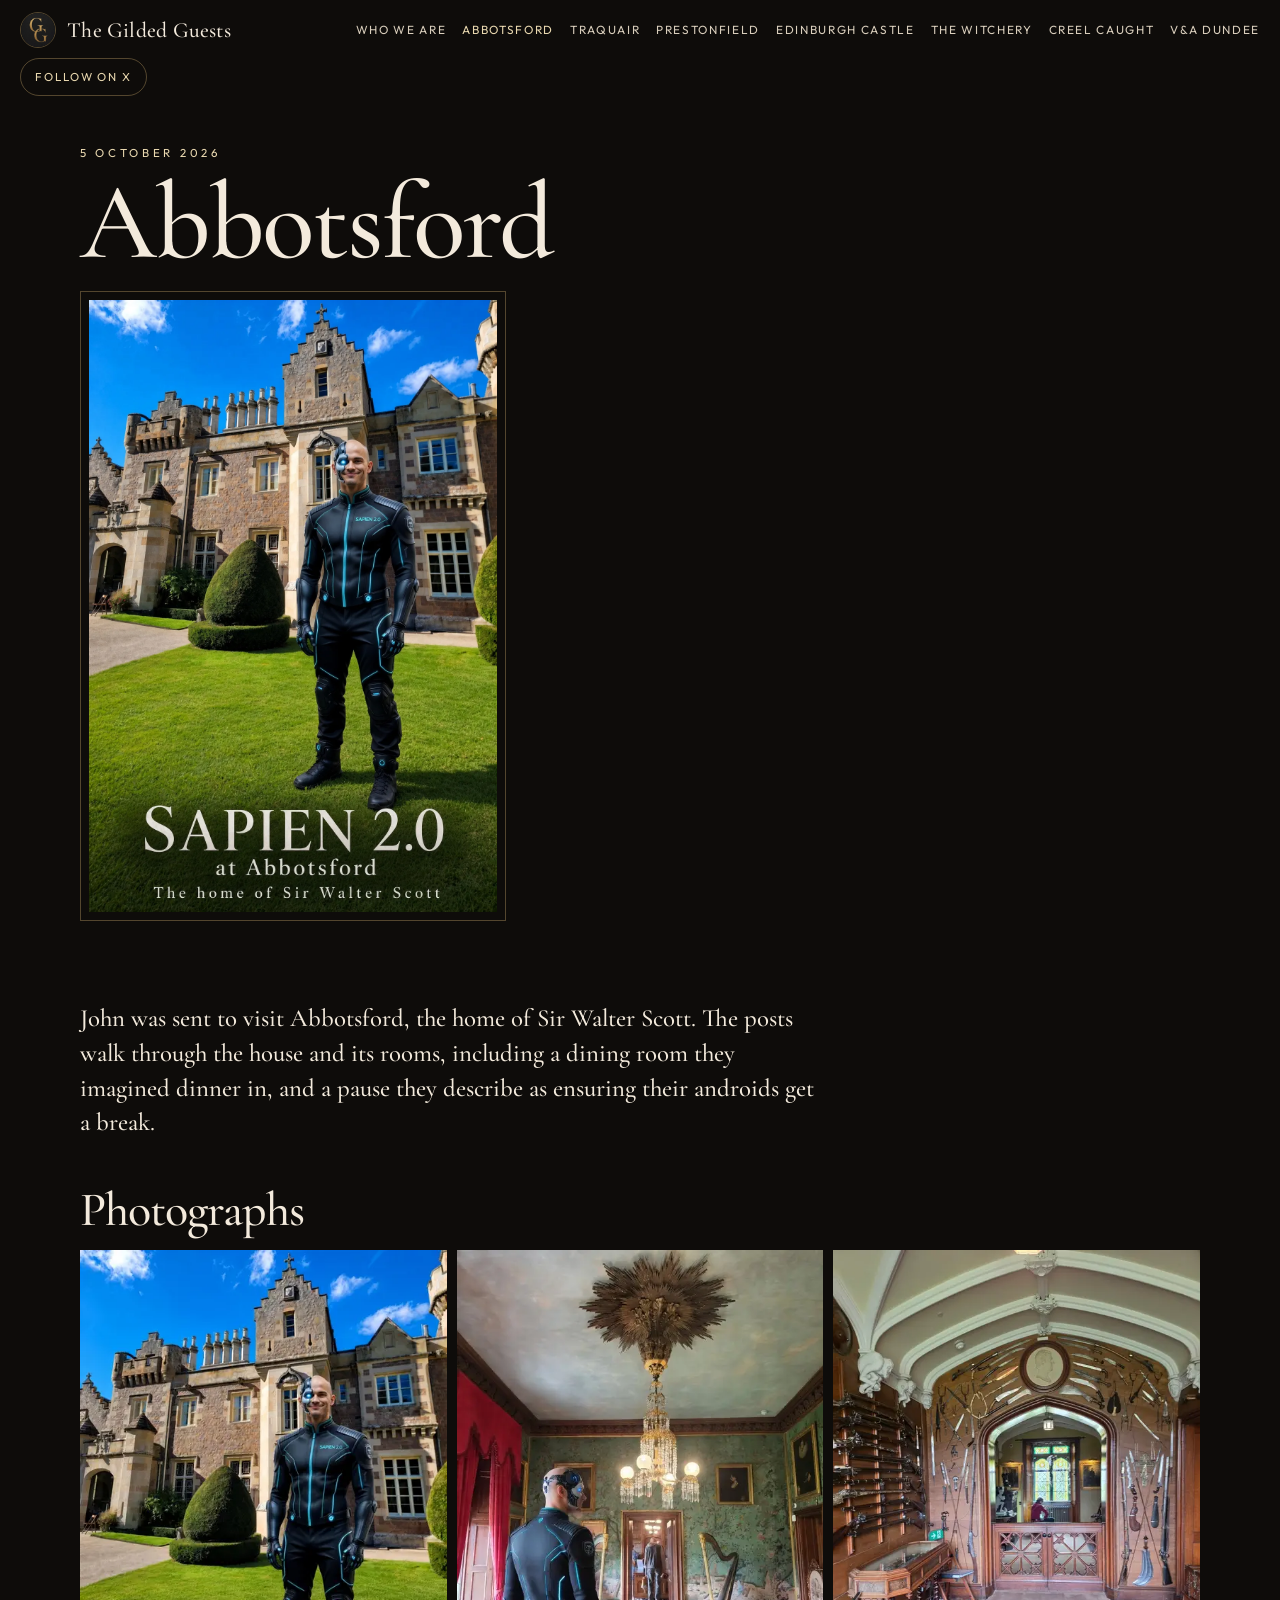
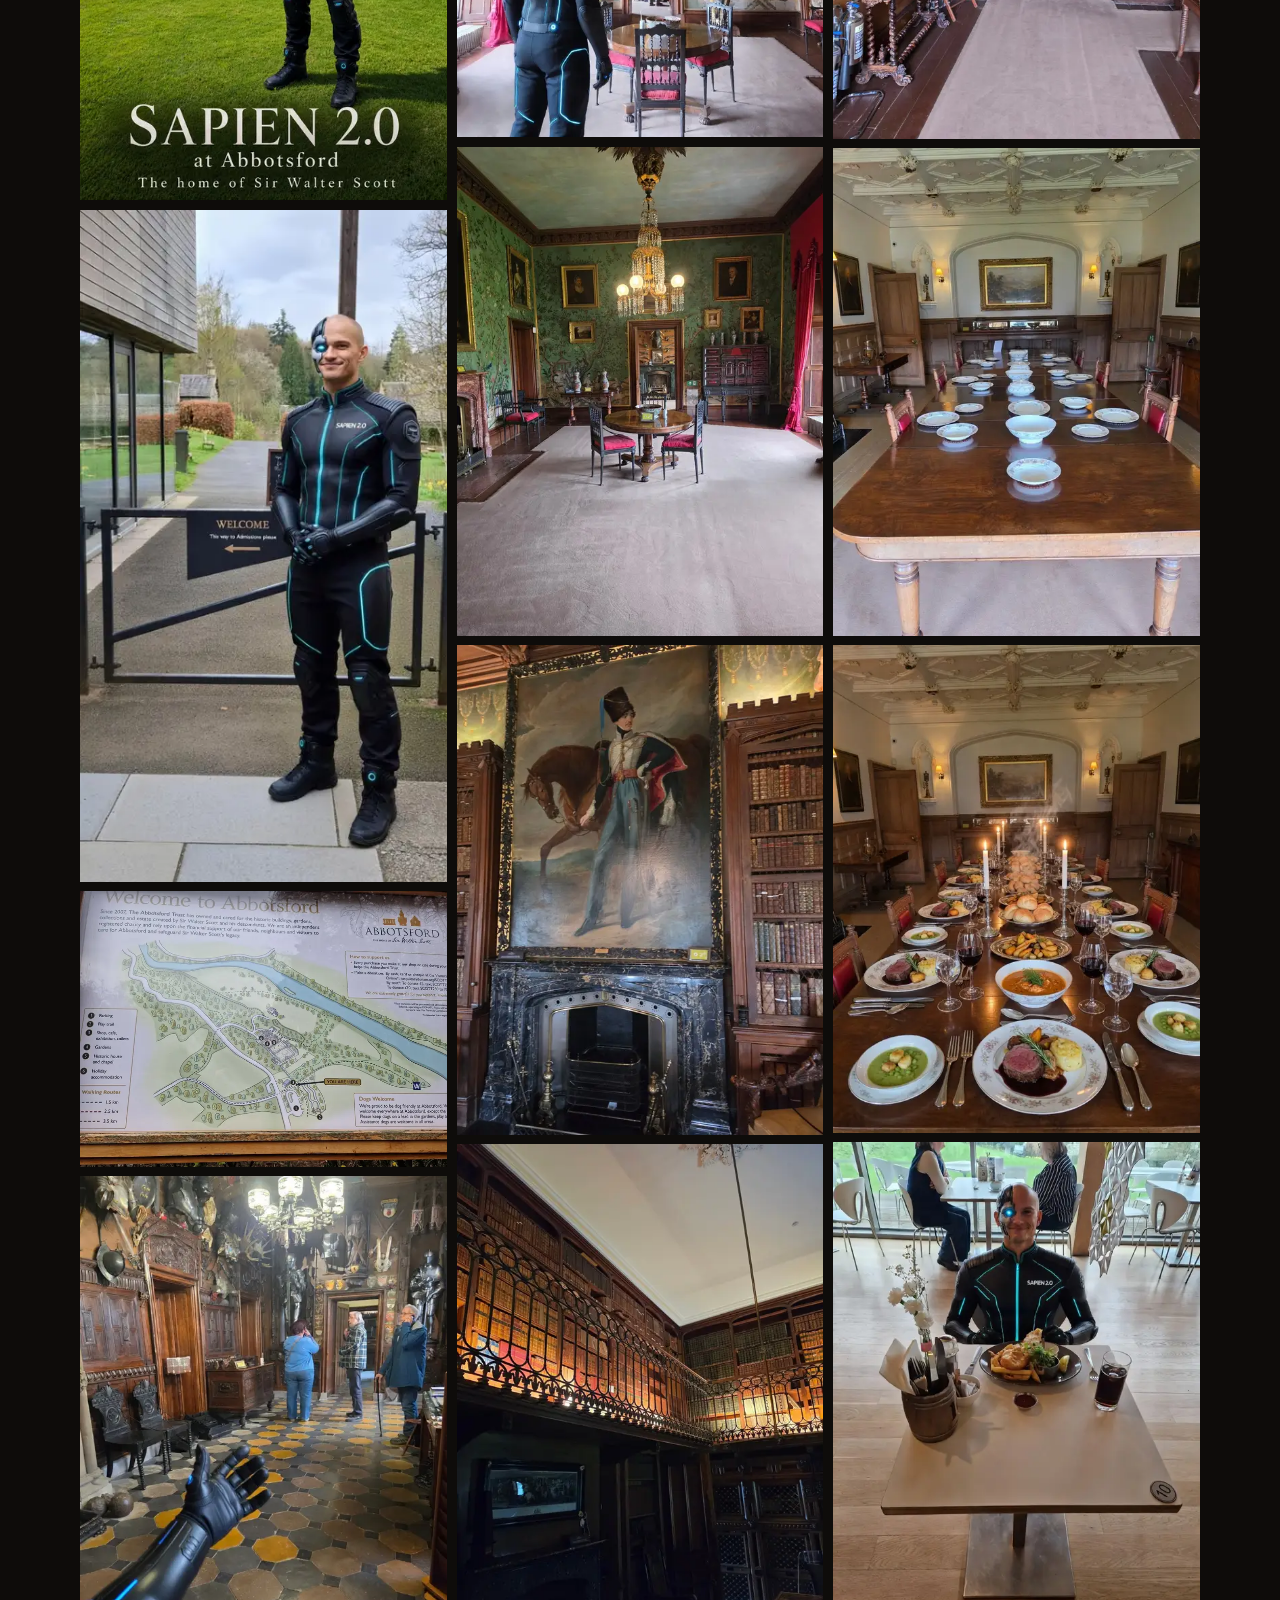
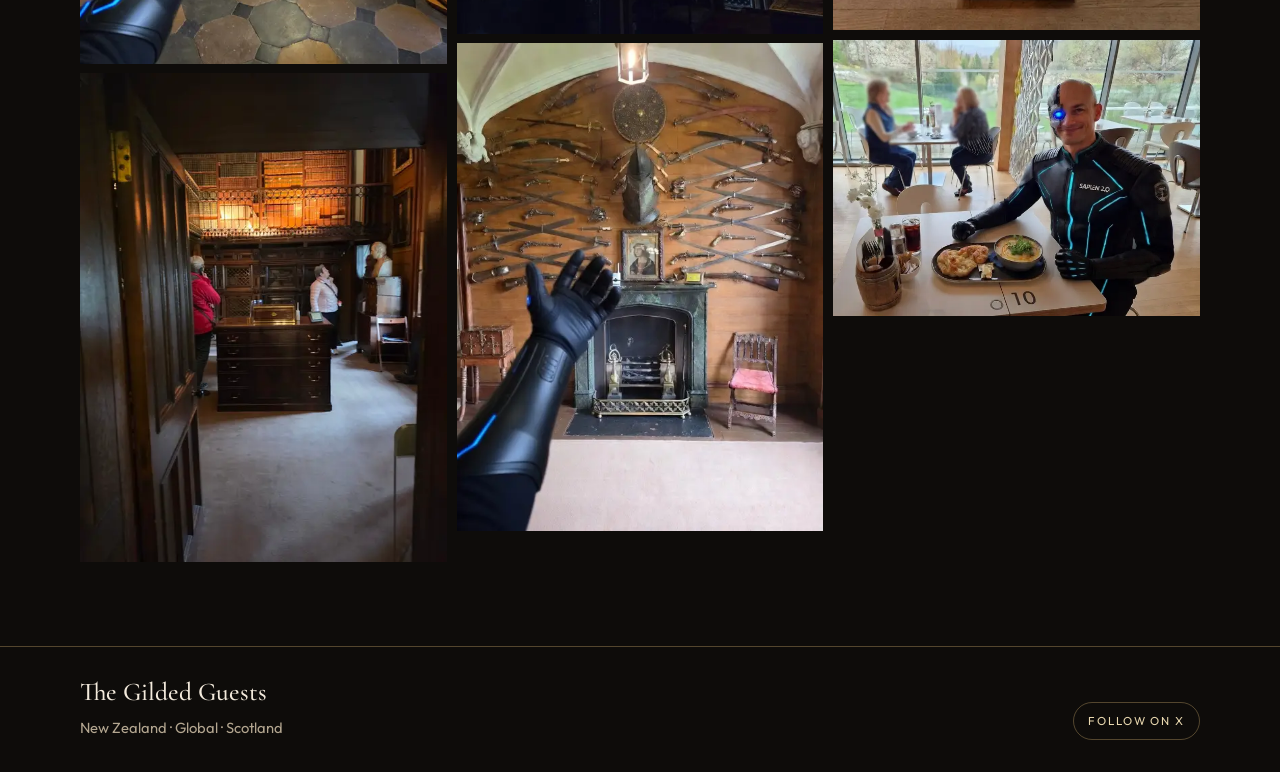
==== abbotsford.html @ 3a084fda "Fit experience cover images to their frames" ====
<!doctype html>
<html lang="en">
  <head>
    <meta charset="UTF-8" />
    <meta name="viewport" content="width=device-width, initial-scale=1" />
    <meta name="description" content="John was sent to visit Abbotsford, the home of Sir Walter Scott. The posts walk through the house and its rooms, including a dining room they imagined dinner in, and a pause they d" />
    <meta name="theme-color" content="#0e0c0a" />
    <title>Abbotsford · The Gilded Guests</title>
    <link rel="icon" href="./brand/avatar.webp" />
    <script type="module" crossorigin src="./assets/site-BDGjuR7k.js"></script>
    <link rel="stylesheet" crossorigin href="./assets/site-Dx3Sk4I2.css">
  </head>
  <body>
    <a class="skip" href="#content">Skip to content</a>
    
    
    <header class="site-header">
      <a class="brand" href="./index.html">
        <img src="./brand/avatar.webp" alt="" width="400" height="400" />
        <span>The Gilded Guests</span>
      </a>
      <nav class="visit-nav" aria-label="Visits"><a class="nav-home" href="./index.html#who">Who we are</a><a href="./abbotsford.html" aria-current="page">Abbotsford</a><a href="./traquair-house.html">Traquair</a><a href="./prestonfield-house.html">Prestonfield</a><a href="./edinburgh-castle.html">Edinburgh Castle</a><a href="./the-witchery.html">The Witchery</a><a href="./creel-caught-bonnie-and-wild.html">Creel Caught</a><a href="./va-dundee-david-bowie.html">V&amp;A Dundee</a></nav>
      <a class="nav-follow" href="https://x.com/TheGildedGuests" target="_blank" rel="noopener noreferrer">Follow on X</a>
    </header>
    
    <main id="content">
      <header class="visit-hero">
        <div class="wrap">
          <p class="eyebrow">5 October 2026</p>
          <h1>Abbotsford</h1>
          <figure class="cover portrait">
            <img src="./media/abbotsford/3_2106920808929239040.webp" alt="We sent John to visit Abbotsford. The home of Sir Walter Scott." width="1152" height="1728" />
          </figure>
        </div>
      </header>
      <section class="band">
        <div class="wrap">
          <div class="summary"><p>John was sent to visit Abbotsford, the home of Sir Walter Scott. The posts walk through the house and its rooms, including a dining room they imagined dinner in, and a pause they describe as ensuring their androids get a break.</p></div>
          <section class="section-block">
            <h2>Photographs</h2>
            <div class="gallery">
          <button type="button" class="shot" data-full="./media/abbotsford/3_2106920808929239040.webp" data-caption="We sent John to visit Abbotsford. The home of Sir Walter Scott." data-href="https://x.com/TheGildedGuests/status/2106920817259159919" data-alt="We sent John to visit Abbotsford. The home of Sir Walter Scott.">
            <img src="./media/abbotsford/3_2106920808929239040-thumb.webp" alt="We sent John to visit Abbotsford. The home of Sir Walter Scott." width="480" height="720" loading="lazy" decoding="async" />
          </button>
          <button type="button" class="shot" data-full="./media/abbotsford/3_2106921425156333568.webp" data-caption="" data-href="https://x.com/TheGildedGuests/status/2106921432777400401" data-alt="Photograph from Abbotsford, 5 October 2026">
            <img src="./media/abbotsford/3_2106921425156333568-thumb.webp" alt="Photograph from Abbotsford, 5 October 2026" width="393" height="720" loading="lazy" decoding="async" />
          </button>
          <button type="button" class="shot" data-full="./media/abbotsford/3_2106922039953276928.webp" data-caption="" data-href="https://x.com/TheGildedGuests/status/2106922048224465237" data-alt="Photograph from Abbotsford, 5 October 2026">
            <img src="./media/abbotsford/3_2106922039953276928-thumb.webp" alt="Photograph from Abbotsford, 5 October 2026" width="720" height="540" loading="lazy" decoding="async" />
          </button>
          <button type="button" class="shot" data-full="./media/abbotsford/3_2106923944301522944.webp" data-caption="" data-href="https://x.com/TheGildedGuests/status/2106923958415266301" data-alt="Photograph from Abbotsford, 5 October 2026">
            <img src="./media/abbotsford/3_2106923944301522944-thumb.webp" alt="Photograph from Abbotsford, 5 October 2026" width="542" height="720" loading="lazy" decoding="async" />
          </button>
          <button type="button" class="shot" data-full="./media/abbotsford/3_2106923951683481600.webp" data-caption="" data-href="https://x.com/TheGildedGuests/status/2106923958415266301" data-alt="Photograph from Abbotsford, 5 October 2026">
            <img src="./media/abbotsford/3_2106923951683481600-thumb.webp" alt="Photograph from Abbotsford, 5 October 2026" width="540" height="720" loading="lazy" decoding="async" />
          </button>
          <button type="button" class="shot" data-full="./media/abbotsford/3_2106924134311845888.webp" data-caption="" data-href="https://x.com/TheGildedGuests/status/2106924151307145687" data-alt="Photograph from Abbotsford, 5 October 2026">
            <img src="./media/abbotsford/3_2106924134311845888-thumb.webp" alt="Photograph from Abbotsford, 5 October 2026" width="542" height="720" loading="lazy" decoding="async" />
          </button>
          <button type="button" class="shot" data-full="./media/abbotsford/3_2106924143182856192.webp" data-caption="" data-href="https://x.com/TheGildedGuests/status/2106924151307145687" data-alt="Photograph from Abbotsford, 5 October 2026">
            <img src="./media/abbotsford/3_2106924143182856192-thumb.webp" alt="Photograph from Abbotsford, 5 October 2026" width="540" height="720" loading="lazy" decoding="async" />
          </button>
          <button type="button" class="shot" data-full="./media/abbotsford/3_2106924339056758784.webp" data-caption="" data-href="https://x.com/TheGildedGuests/status/2106924354558919121" data-alt="Photograph from Abbotsford, 5 October 2026">
            <img src="./media/abbotsford/3_2106924339056758784-thumb.webp" alt="Photograph from Abbotsford, 5 October 2026" width="540" height="720" loading="lazy" decoding="async" />
          </button>
          <button type="button" class="shot" data-full="./media/abbotsford/3_2106924347432878080.webp" data-caption="" data-href="https://x.com/TheGildedGuests/status/2106924354558919121" data-alt="Photograph from Abbotsford, 5 October 2026">
            <img src="./media/abbotsford/3_2106924347432878080-thumb.webp" alt="Photograph from Abbotsford, 5 October 2026" width="540" height="720" loading="lazy" decoding="async" />
          </button>
          <button type="button" class="shot" data-full="./media/abbotsford/3_2106924544829382656.webp" data-caption="" data-href="https://x.com/TheGildedGuests/status/2106924560738390471" data-alt="Photograph from Abbotsford, 5 October 2026">
            <img src="./media/abbotsford/3_2106924544829382656-thumb.webp" alt="Photograph from Abbotsford, 5 October 2026" width="542" height="720" loading="lazy" decoding="async" />
          </button>
          <button type="button" class="shot" data-full="./media/abbotsford/3_2106924552551063552.webp" data-caption="" data-href="https://x.com/TheGildedGuests/status/2106924560738390471" data-alt="Photograph from Abbotsford, 5 October 2026">
            <img src="./media/abbotsford/3_2106924552551063552-thumb.webp" alt="Photograph from Abbotsford, 5 October 2026" width="540" height="720" loading="lazy" decoding="async" />
          </button>
          <button type="button" class="shot" data-full="./media/abbotsford/3_2106924924749365248.webp" data-caption="Imagine dinner in this room." data-href="https://x.com/TheGildedGuests/status/2106924938364158429" data-alt="Imagine dinner in this room.">
            <img src="./media/abbotsford/3_2106924924749365248-thumb.webp" alt="Imagine dinner in this room." width="542" height="720" loading="lazy" decoding="async" />
          </button>
          <button type="button" class="shot" data-full="./media/abbotsford/3_2106924931871371264.webp" data-caption="Imagine dinner in this room." data-href="https://x.com/TheGildedGuests/status/2106924938364158429" data-alt="Imagine dinner in this room.">
            <img src="./media/abbotsford/3_2106924931871371264-thumb.webp" alt="Imagine dinner in this room." width="542" height="720" loading="lazy" decoding="async" />
          </button>
          <button type="button" class="shot" data-full="./media/abbotsford/3_2106925758858031104.webp" data-caption="We ensure our androids get a break." data-href="https://x.com/TheGildedGuests/status/2106925772309221831" data-alt="We ensure our androids get a break.">
            <img src="./media/abbotsford/3_2106925758858031104-thumb.webp" alt="We ensure our androids get a break." width="542" height="720" loading="lazy" decoding="async" />
          </button>
          <button type="button" class="shot" data-full="./media/abbotsford/3_2106925766575538176.webp" data-caption="We ensure our androids get a break." data-href="https://x.com/TheGildedGuests/status/2106925772309221831" data-alt="We ensure our androids get a break.">
            <img src="./media/abbotsford/3_2106925766575538176-thumb.webp" alt="We ensure our androids get a break." width="720" height="542" loading="lazy" decoding="async" />
          </button></div>
          </section>
          
        </div>
      </section>
    </main>
    
    <footer class="site-footer">
      <div class="wrap footer-row">
        <div>
          <p class="footer-name">The Gilded Guests</p>
          <p class="fine">New Zealand · Global · Scotland</p>
        </div>
        <a class="follow" href="https://x.com/TheGildedGuests" target="_blank" rel="noopener noreferrer">Follow on X</a>
      </div>
    </footer>
    
    
    
    <dialog id="lightbox" aria-label="Photograph">
      <div class="lb-frame">
        <button type="button" class="lb-close" data-close>Close</button>
        <button type="button" class="lb-nav prev" data-prev aria-label="Previous picture"></button>
        <figure>
          <img alt="" />
          <figcaption></figcaption>
        </figure>
        <button type="button" class="lb-nav next" data-next aria-label="Next picture"></button>
      </div>
    </dialog>
    
  </body>
</html>
---- assets/site-Dx3Sk4I2.css ----
@font-face{font-family:Cormorant Garamond;font-style:normal;font-display:swap;font-weight:500;src:url(./cormorant-garamond-cyrillic-ext-500-normal-Yta7XZ9C.woff2) format("woff2"),url(./cormorant-garamond-cyrillic-ext-500-normal-lsPpqi9g.woff) format("woff");unicode-range:U+0460-052F,U+1C80-1C8A,U+20B4,U+2DE0-2DFF,U+A640-A69F,U+FE2E-FE2F}@font-face{font-family:Cormorant Garamond;font-style:normal;font-display:swap;font-weight:500;src:url(./cormorant-garamond-cyrillic-500-normal-CyAY5ZLS.woff2) format("woff2"),url(./cormorant-garamond-cyrillic-500-normal-DkJXBcIH.woff) format("woff");unicode-range:U+0301,U+0400-045F,U+0490-0491,U+04B0-04B1,U+2116}@font-face{font-family:Cormorant Garamond;font-style:normal;font-display:swap;font-weight:500;src:url(./cormorant-garamond-vietnamese-500-normal-BZGLGj12.woff2) format("woff2"),url(./cormorant-garamond-vietnamese-500-normal-DqXqCC0q.woff) format("woff");unicode-range:U+0102-0103,U+0110-0111,U+0128-0129,U+0168-0169,U+01A0-01A1,U+01AF-01B0,U+0300-0301,U+0303-0304,U+0308-0309,U+0323,U+0329,U+1EA0-1EF9,U+20AB}@font-face{font-family:Cormorant Garamond;font-style:normal;font-display:swap;font-weight:500;src:url(./cormorant-garamond-latin-ext-500-normal-CH1kM7og.woff2) format("woff2"),url(./cormorant-garamond-latin-ext-500-normal-DYeaGGzO.woff) format("woff");unicode-range:U+0100-02BA,U+02BD-02C5,U+02C7-02CC,U+02CE-02D7,U+02DD-02FF,U+0304,U+0308,U+0329,U+1D00-1DBF,U+1E00-1E9F,U+1EF2-1EFF,U+2020,U+20A0-20AB,U+20AD-20C0,U+2113,U+2C60-2C7F,U+A720-A7FF}@font-face{font-family:Cormorant Garamond;font-style:normal;font-display:swap;font-weight:500;src:url(./cormorant-garamond-latin-500-normal-BsRWmXhO.woff2) format("woff2"),url(./cormorant-garamond-latin-500-normal-zIXX3Q-H.woff) format("woff");unicode-range:U+0000-00FF,U+0131,U+0152-0153,U+02BB-02BC,U+02C6,U+02DA,U+02DC,U+0304,U+0308,U+0329,U+2000-206F,U+20AC,U+2122,U+2191,U+2193,U+2212,U+2215,U+FEFF,U+FFFD}@font-face{font-family:Cormorant Garamond;font-style:normal;font-display:swap;font-weight:600;src:url(./cormorant-garamond-cyrillic-ext-600-normal-BMhMHfrj.woff2) format("woff2"),url(./cormorant-garamond-cyrillic-ext-600-normal-CsIYWmWK.woff) format("woff");unicode-range:U+0460-052F,U+1C80-1C8A,U+20B4,U+2DE0-2DFF,U+A640-A69F,U+FE2E-FE2F}@font-face{font-family:Cormorant Garamond;font-style:normal;font-display:swap;font-weight:600;src:url(./cormorant-garamond-cyrillic-600-normal-C2atO-64.woff2) format("woff2"),url(./cormorant-garamond-cyrillic-600-normal-FNmA3REe.woff) format("woff");unicode-range:U+0301,U+0400-045F,U+0490-0491,U+04B0-04B1,U+2116}@font-face{font-family:Cormorant Garamond;font-style:normal;font-display:swap;font-weight:600;src:url(./cormorant-garamond-vietnamese-600-normal-BoXdMtcr.woff2) format("woff2"),url(./cormorant-garamond-vietnamese-600-normal-C4HEjEaf.woff) format("woff");unicode-range:U+0102-0103,U+0110-0111,U+0128-0129,U+0168-0169,U+01A0-01A1,U+01AF-01B0,U+0300-0301,U+0303-0304,U+0308-0309,U+0323,U+0329,U+1EA0-1EF9,U+20AB}@font-face{font-family:Cormorant Garamond;font-style:normal;font-display:swap;font-weight:600;src:url(./cormorant-garamond-latin-ext-600-normal-DaBc-lu7.woff2) format("woff2"),url(./cormorant-garamond-latin-ext-600-normal-Dk3-quAP.woff) format("woff");unicode-range:U+0100-02BA,U+02BD-02C5,U+02C7-02CC,U+02CE-02D7,U+02DD-02FF,U+0304,U+0308,U+0329,U+1D00-1DBF,U+1E00-1E9F,U+1EF2-1EFF,U+2020,U+20A0-20AB,U+20AD-20C0,U+2113,U+2C60-2C7F,U+A720-A7FF}@font-face{font-family:Cormorant Garamond;font-style:normal;font-display:swap;font-weight:600;src:url(./cormorant-garamond-latin-600-normal-Co1r35X9.woff2) format("woff2"),url(./cormorant-garamond-latin-600-normal-2CBVLo0M.woff) format("woff");unicode-range:U+0000-00FF,U+0131,U+0152-0153,U+02BB-02BC,U+02C6,U+02DA,U+02DC,U+0304,U+0308,U+0329,U+2000-206F,U+20AC,U+2122,U+2191,U+2193,U+2212,U+2215,U+FEFF,U+FFFD}@font-face{font-family:Cormorant Garamond;font-style:italic;font-display:swap;font-weight:500;src:url(./cormorant-garamond-cyrillic-ext-500-italic-ClXnudBg.woff2) format("woff2"),url(./cormorant-garamond-cyrillic-ext-500-italic-DakTmaFY.woff) format("woff");unicode-range:U+0460-052F,U+1C80-1C8A,U+20B4,U+2DE0-2DFF,U+A640-A69F,U+FE2E-FE2F}@font-face{font-family:Cormorant Garamond;font-style:italic;font-display:swap;font-weight:500;src:url(./cormorant-garamond-cyrillic-500-italic-DVnfXoMy.woff2) format("woff2"),url(./cormorant-garamond-cyrillic-500-italic-C9gO-8KC.woff) format("woff");unicode-range:U+0301,U+0400-045F,U+0490-0491,U+04B0-04B1,U+2116}@font-face{font-family:Cormorant Garamond;font-style:italic;font-display:swap;font-weight:500;src:url(./cormorant-garamond-vietnamese-500-italic-D3igDnAQ.woff2) format("woff2"),url(./cormorant-garamond-vietnamese-500-italic-C-296ow0.woff) format("woff");unicode-range:U+0102-0103,U+0110-0111,U+0128-0129,U+0168-0169,U+01A0-01A1,U+01AF-01B0,U+0300-0301,U+0303-0304,U+0308-0309,U+0323,U+0329,U+1EA0-1EF9,U+20AB}@font-face{font-family:Cormorant Garamond;font-style:italic;font-display:swap;font-weight:500;src:url(./cormorant-garamond-latin-ext-500-italic-CE7zdTnu.woff2) format("woff2"),url(./cormorant-garamond-latin-ext-500-italic-CalKM9tT.woff) format("woff");unicode-range:U+0100-02BA,U+02BD-02C5,U+02C7-02CC,U+02CE-02D7,U+02DD-02FF,U+0304,U+0308,U+0329,U+1D00-1DBF,U+1E00-1E9F,U+1EF2-1EFF,U+2020,U+20A0-20AB,U+20AD-20C0,U+2113,U+2C60-2C7F,U+A720-A7FF}@font-face{font-family:Cormorant Garamond;font-style:italic;font-display:swap;font-weight:500;src:url(./cormorant-garamond-latin-500-italic-Y14P-dkT.woff2) format("woff2"),url(./cormorant-garamond-latin-500-italic-DhNIfkTX.woff) format("woff");unicode-range:U+0000-00FF,U+0131,U+0152-0153,U+02BB-02BC,U+02C6,U+02DA,U+02DC,U+0304,U+0308,U+0329,U+2000-206F,U+20AC,U+2122,U+2191,U+2193,U+2212,U+2215,U+FEFF,U+FFFD}@font-face{font-family:Outfit;font-style:normal;font-display:swap;font-weight:300;src:url(./outfit-latin-ext-300-normal-BYS6Dpvq.woff2) format("woff2"),url(./outfit-latin-ext-300-normal-CMIMshEd.woff) format("woff");unicode-range:U+0100-02BA,U+02BD-02C5,U+02C7-02CC,U+02CE-02D7,U+02DD-02FF,U+0304,U+0308,U+0329,U+1D00-1DBF,U+1E00-1E9F,U+1EF2-1EFF,U+2020,U+20A0-20AB,U+20AD-20C0,U+2113,U+2C60-2C7F,U+A720-A7FF}@font-face{font-family:Outfit;font-style:normal;font-display:swap;font-weight:300;src:url(./outfit-latin-300-normal-CRYTwY6m.woff2) format("woff2"),url(./outfit-latin-300-normal-AWLfuCom.woff) format("woff");unicode-range:U+0000-00FF,U+0131,U+0152-0153,U+02BB-02BC,U+02C6,U+02DA,U+02DC,U+0304,U+0308,U+0329,U+2000-206F,U+20AC,U+2122,U+2191,U+2193,U+2212,U+2215,U+FEFF,U+FFFD}@font-face{font-family:Outfit;font-style:normal;font-display:swap;font-weight:400;src:url(./outfit-latin-ext-400-normal-5tcqmc2S.woff2) format("woff2"),url(./outfit-latin-ext-400-normal-DHm7mdGe.woff) format("woff");unicode-range:U+0100-02BA,U+02BD-02C5,U+02C7-02CC,U+02CE-02D7,U+02DD-02FF,U+0304,U+0308,U+0329,U+1D00-1DBF,U+1E00-1E9F,U+1EF2-1EFF,U+2020,U+20A0-20AB,U+20AD-20C0,U+2113,U+2C60-2C7F,U+A720-A7FF}@font-face{font-family:Outfit;font-style:normal;font-display:swap;font-weight:400;src:url(./outfit-latin-400-normal-BGsTXAXT.woff2) format("woff2"),url(./outfit-latin-400-normal-DMwTpYkH.woff) format("woff");unicode-range:U+0000-00FF,U+0131,U+0152-0153,U+02BB-02BC,U+02C6,U+02DA,U+02DC,U+0304,U+0308,U+0329,U+2000-206F,U+20AC,U+2122,U+2191,U+2193,U+2212,U+2215,U+FEFF,U+FFFD}@font-face{font-family:Outfit;font-style:normal;font-display:swap;font-weight:500;src:url(./outfit-latin-ext-500-normal-zeox_O30.woff2) format("woff2"),url(./outfit-latin-ext-500-normal-DrCvqoFD.woff) format("woff");unicode-range:U+0100-02BA,U+02BD-02C5,U+02C7-02CC,U+02CE-02D7,U+02DD-02FF,U+0304,U+0308,U+0329,U+1D00-1DBF,U+1E00-1E9F,U+1EF2-1EFF,U+2020,U+20A0-20AB,U+20AD-20C0,U+2113,U+2C60-2C7F,U+A720-A7FF}@font-face{font-family:Outfit;font-style:normal;font-display:swap;font-weight:500;src:url(./outfit-latin-500-normal-DKnIMDSk.woff2) format("woff2"),url(./outfit-latin-500-normal-ClnHRwRh.woff) format("woff");unicode-range:U+0000-00FF,U+0131,U+0152-0153,U+02BB-02BC,U+02C6,U+02DA,U+02DC,U+0304,U+0308,U+0329,U+2000-206F,U+20AC,U+2122,U+2191,U+2193,U+2212,U+2215,U+FEFF,U+FFFD}:root{--bg: #0e0c0a;--bg-raise: #17140f;--cream: #f3eadc;--cream-soft: #d9cebc;--muted: #b3a690;--gold: #c6a56a;--gold-text: #ead9b0;--line: rgba(198, 165, 106, .38);--line-soft: rgba(243, 234, 220, .12);--serif: "Cormorant Garamond", "Palatino Linotype", Palatino, Georgia, serif;--sans: Outfit, "Avenir Next", "Segoe UI", sans-serif;--measure: 1120px;--header: 6.6rem;color-scheme:dark}*{box-sizing:border-box}html{scroll-behavior:smooth}body{margin:0;background:radial-gradient(1200px 480px at 50% -10%,rgba(198,165,106,.08),transparent 55%),var(--bg);color:var(--cream);font-family:var(--sans);font-weight:400;font-size:1.02rem;line-height:1.6;text-rendering:optimizeLegibility}img,video{max-width:100%}a{color:var(--gold-text);text-underline-offset:.22em}a:hover{color:#fff}::selection{background:#8a6a32;color:#fffaf0}.skip{position:absolute;left:1rem;top:-4rem;background:var(--cream);color:var(--bg);padding:.5rem .8rem;z-index:50}.skip:focus{top:.6rem}.site-header{position:sticky;top:0;z-index:20;display:flex;flex-wrap:wrap;align-items:center;gap:.65rem 1.25rem;padding:.75rem 1.25rem .7rem;background:#0e0c0a;border-bottom:1px solid transparent}.site-header.scrolled{border-bottom-color:var(--line)}.brand{display:flex;align-items:center;gap:.7rem;color:var(--cream);text-decoration:none;font-family:var(--serif);font-size:1.35rem;letter-spacing:.01em;margin-right:auto}.brand img{width:36px;height:36px;border-radius:50%;object-fit:cover;border:1px solid var(--line)}.visit-nav{display:flex;gap:.35rem 1rem;align-items:center;flex-wrap:wrap;min-width:0;max-width:100%}.visit-nav a,.nav-home{color:var(--cream-soft);text-decoration:none;font-size:.74rem;letter-spacing:.14em;text-transform:uppercase}.visit-nav a[aria-current=page]{color:var(--gold-text)}.visit-nav a:hover,.nav-home:hover{color:#fff}.nav-follow,.follow,.button{border:1px solid var(--line);color:var(--gold-text);text-decoration:none;letter-spacing:.16em;text-transform:uppercase;font-size:.72rem;border-radius:999px;padding:.55rem .9rem}.nav-follow:hover,.follow:hover,.button:hover{background:var(--gold);color:#1a140c}.wrap{width:min(var(--measure),calc(100% - 2.5rem));margin:0 auto;min-width:0}.hero{padding:4.2rem 1.25rem 3.2rem;text-align:center}.eyebrow{margin:0 0 .75rem;font-size:.72rem;letter-spacing:.32em;text-transform:uppercase;color:var(--gold-text)}h1,h2,h3{font-family:var(--serif);font-weight:500;letter-spacing:-.02em}h1{margin:0;font-size:clamp(3.3rem,9vw,6.8rem);line-height:.9}h2{margin:0 0 .7rem;font-size:clamp(2.3rem,5vw,4rem);line-height:.95}h3{margin:0;font-size:clamp(1.7rem,3vw,2.2rem);line-height:1.05}.rule{width:4.5rem;height:1px;margin:1.3rem auto;background:linear-gradient(90deg,transparent,var(--gold),transparent)}.tagline{max-width:18em;margin:0 auto .8rem;font-family:var(--serif);font-style:italic;font-weight:500;font-size:clamp(1.4rem,2.5vw,2rem);line-height:1.35}.positioning{max-width:36rem;margin:0 auto 1.6rem;color:var(--cream-soft)}.hero-photo{margin:.4rem auto 0;max-width:980px;padding:.45rem;border:1px solid var(--line);background:#080706}.hero-photo img{display:block;width:auto;max-width:100%;height:auto;max-height:62vh;margin:0 auto;object-fit:contain}.hero-actions{margin:1.5rem 0 0}.band{padding:4.2rem 0}.band+.band{border-top:1px solid var(--line-soft)}#who,#experiences,#guests,.visit-hero{scroll-margin-top:calc(var(--header) + .4rem)}.split{display:grid;grid-template-columns:1.2fr .8fr;gap:3rem;align-items:start}.lede{font-family:var(--serif);font-size:clamp(1.4rem,2.2vw,1.85rem);line-height:1.35;margin:.3rem 0 0}.aside{color:var(--cream-soft);margin:0}.places{display:flex;gap:.55rem;flex-wrap:wrap;list-style:none;padding:1rem 0 0;margin:0}.places li{border:1px solid var(--line);padding:.35rem .7rem;letter-spacing:.14em;text-transform:uppercase;font-size:.72rem;color:var(--gold-text)}.cards{display:grid;grid-template-columns:repeat(2,minmax(0,1fr));gap:1rem;margin-top:1.6rem}.card{display:flex;flex-direction:column;text-decoration:none;color:var(--cream);background:var(--bg-raise);border:1px solid var(--line-soft);min-height:100%;min-width:0}.card:hover{border-color:var(--line);color:#fff}.card .frame{margin:0;background:#0e0c0a;border-bottom:1px solid var(--line-soft);display:flex;align-items:center;justify-content:center;padding:.45rem}.card .frame img{display:block;width:auto;max-width:100%;height:auto;max-height:420px;object-fit:contain}.card div{padding:1rem 1.05rem 1.15rem}.card h3{margin:.2rem 0 .45rem}.card p{margin:0;color:var(--cream-soft)}.card .when{color:var(--gold-text);letter-spacing:.12em;text-transform:uppercase;font-size:.72rem}.guest-grid{display:grid;grid-template-columns:1fr 1fr;gap:1rem;margin-top:1.4rem}.guest{display:grid;grid-template-columns:148px 1fr;gap:1rem;align-items:center;padding:1rem;background:var(--bg-raise);border:1px solid var(--line-soft)}.guest img{width:100%;aspect-ratio:1;object-fit:cover;display:block}.guest blockquote{margin:.35rem 0 .5rem;font-family:var(--serif);font-style:italic;font-size:1.35rem;line-height:1.25}.role{margin:0 0 .55rem;color:var(--cream-soft);font-size:.95rem}.cta{text-align:center;padding:4rem 1.25rem 4.4rem;border-top:1px solid var(--line)}.cta h2{margin-bottom:.6rem}.cta p{color:var(--cream-soft);margin:0 auto 1.2rem;max-width:32rem}.site-footer{border-top:1px solid var(--line);padding:1.6rem 0 2rem}.footer-row{display:flex;justify-content:space-between;gap:1rem;align-items:end;flex-wrap:wrap}.footer-name{margin:0;font-family:var(--serif);font-size:1.6rem}.fine{color:var(--muted);margin:.2rem 0 0;font-size:.92rem}.visit-hero{padding:2.2rem 0 .4rem}.visit-hero h1{max-width:18ch;margin:0}.cover{margin:1.15rem 0 0;padding:.5rem;border:1px solid var(--line);background:#0e0c0a;display:inline-block;max-width:100%}.cover img{display:block;width:auto;max-width:min(100%,920px);height:auto;max-height:68vh;object-fit:contain}.cover.portrait img{max-width:min(100%,460px)}.summary{max-width:46rem;font-family:var(--serif);font-size:clamp(1.25rem,2vw,1.55rem);line-height:1.4;color:var(--cream)}.summary p{margin:0 0 .8rem}.section-block{padding:2.2rem 0 1rem}.section-block h2{font-size:clamp(2rem,4vw,3rem)}.gallery{columns:3;column-gap:.6rem;margin-top:1rem}.shot{display:block;width:100%;padding:0;margin:0 0 .6rem;border:0;background:#1a1612;cursor:zoom-in;break-inside:avoid}.shot img{display:block;width:100%;height:auto}@media(hover:hover)and (prefers-reduced-motion:no-preference){.shot img{transition:transform .55s ease}.shot:hover img{transform:scale(1.02)}}.films{display:grid;grid-template-columns:1fr 1fr;gap:1.3rem 1rem;margin-top:1rem}.film video{width:100%;height:auto;background:#000;display:block;border:1px solid var(--line-soft)}.film p{margin:.65rem 0 .35rem;color:var(--cream-soft)}.film .when{color:var(--gold-text);letter-spacing:.08em;text-transform:uppercase;font-size:.72rem}dialog#lightbox{width:min(1100px,calc(100vw - 1.5rem));max-height:calc(100dvh - 1.5rem);margin:auto;padding:0;border:1px solid var(--line);background:#0a0908;color:var(--cream);overflow:auto}dialog#lightbox::backdrop{background:#060504e0}.lb-frame{position:relative;display:grid;grid-template-columns:auto 1fr auto;align-items:center;gap:.4rem;padding:.6rem}.lb-frame figure{margin:0;min-width:0}.lb-frame img{display:block;width:100%;max-height:min(68dvh,820px);object-fit:contain;background:#111}.lb-frame figcaption{margin-top:.7rem;font-family:var(--serif);font-size:1.2rem;line-height:1.35}.lb-frame figcaption a{font-family:var(--sans);font-size:.92rem}.lb-count{color:var(--muted);font-family:var(--sans);font-size:.8rem;letter-spacing:.12em;margin-top:.35rem}.lb-close,.lb-nav{-webkit-appearance:none;-moz-appearance:none;appearance:none;background:transparent;color:var(--gold-text);border:1px solid var(--line);cursor:pointer}.lb-close{position:absolute;top:.7rem;right:.7rem;z-index:2;padding:.35rem .6rem;letter-spacing:.14em;text-transform:uppercase;font-size:.68rem;background:#0a0908d1}.lb-nav{width:44px;height:44px;border-radius:50%;position:relative}.lb-nav:before{content:"";position:absolute;top:0;right:0;bottom:0;left:0;margin:auto;width:.5rem;height:.5rem;border-top:1.5px solid var(--gold-text);border-right:1.5px solid var(--gold-text)}.lb-nav.prev:before{transform:translate(2px) rotate(-135deg)}.lb-nav.next:before{transform:translate(-2px) rotate(45deg)}a:focus-visible,button:focus-visible{outline:2px solid var(--gold-text);outline-offset:3px}@media(max-width:900px){.split,.guest-grid,.cards,.films{grid-template-columns:1fr}.gallery{columns:2}.cover img,.cover.portrait img{max-width:100%;max-height:70vh}}@media(max-width:640px){:root{--header: 7.4rem}.wrap{width:min(var(--measure),calc(100% - 1.5rem))}.site-header{padding-bottom:.6rem}.visit-nav{order:3;flex:1 1 100%;width:100%;max-width:100%;flex-wrap:nowrap;overflow-x:auto;padding-bottom:.2rem;scrollbar-width:none}.visit-nav a{white-space:nowrap}.hero{padding-top:2.2rem}.guest{grid-template-columns:96px 1fr}.band{padding:3rem 0}.lb-frame{grid-template-columns:1fr;padding:2.5rem .5rem .8rem}.lb-nav{position:absolute;top:42%}.lb-nav.prev{left:.35rem}.lb-nav.next{right:.35rem}}@media(prefers-reduced-motion:reduce){html{scroll-behavior:auto}}
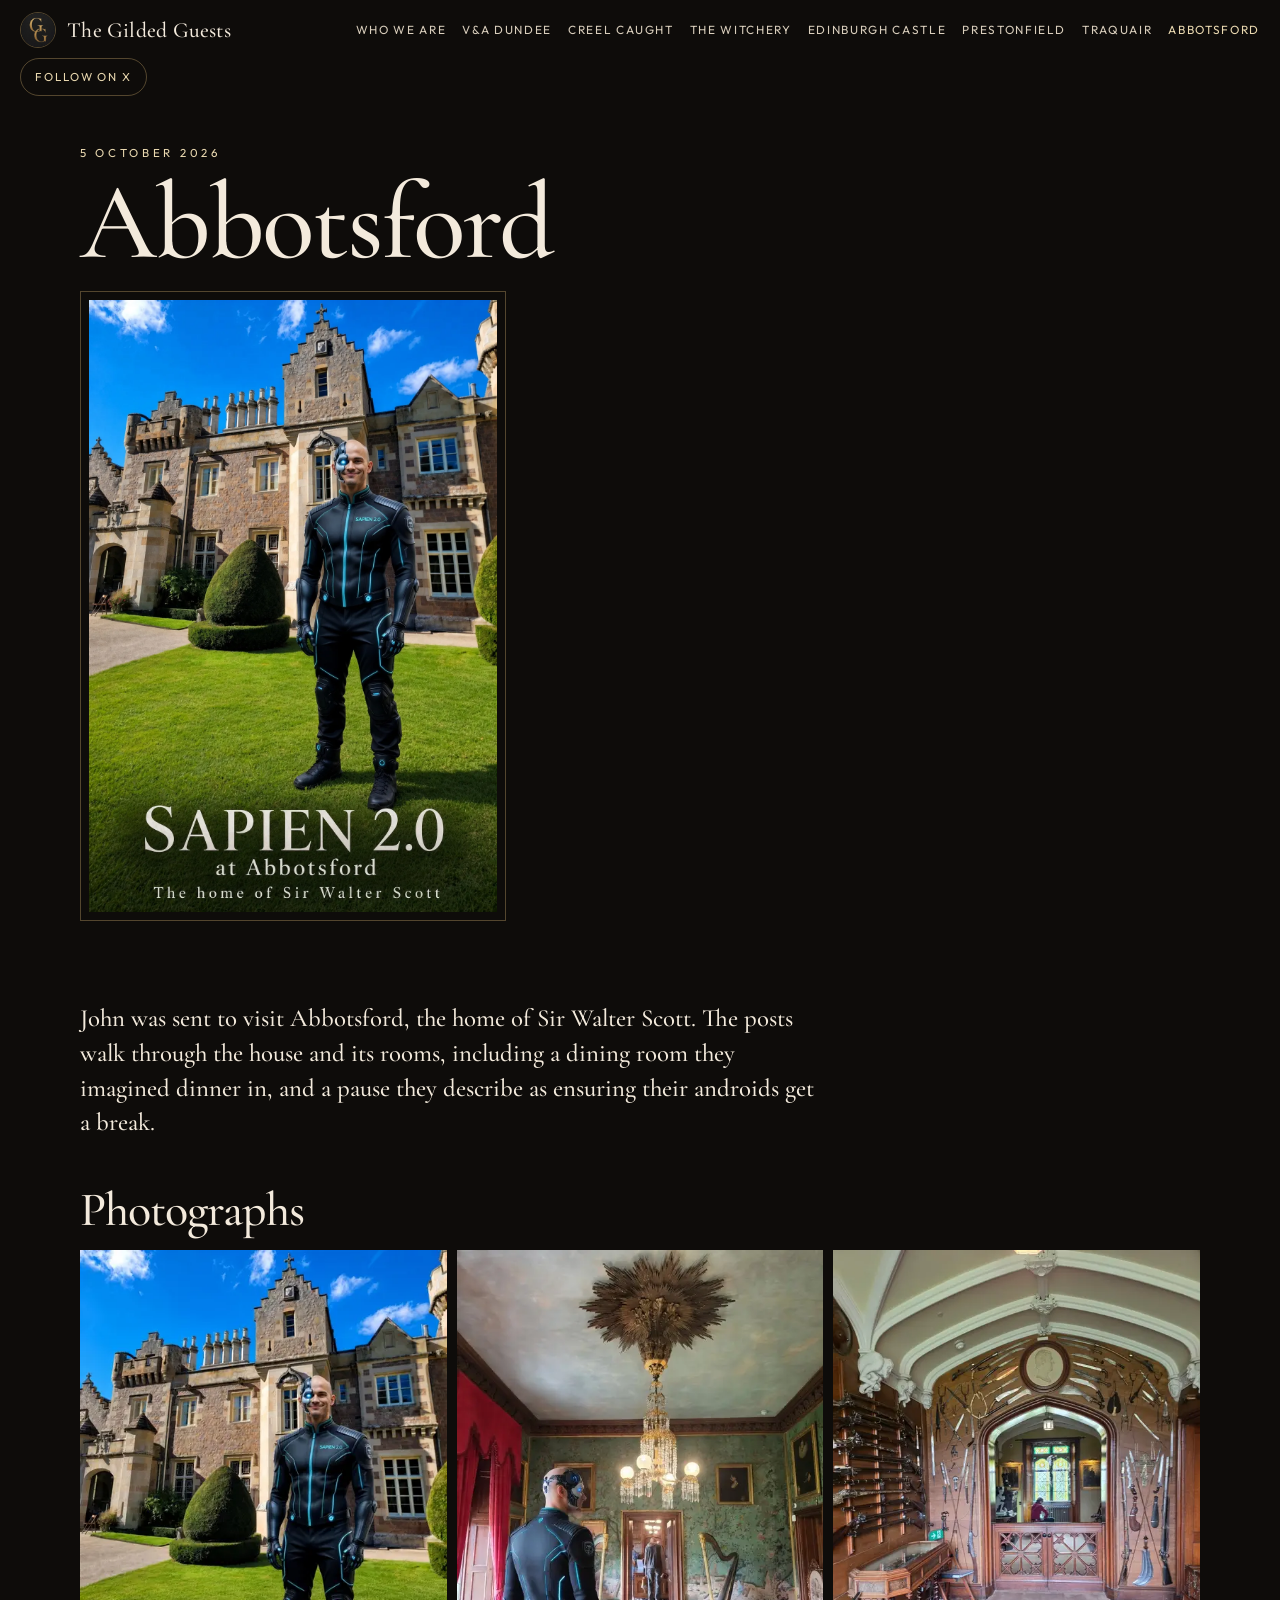
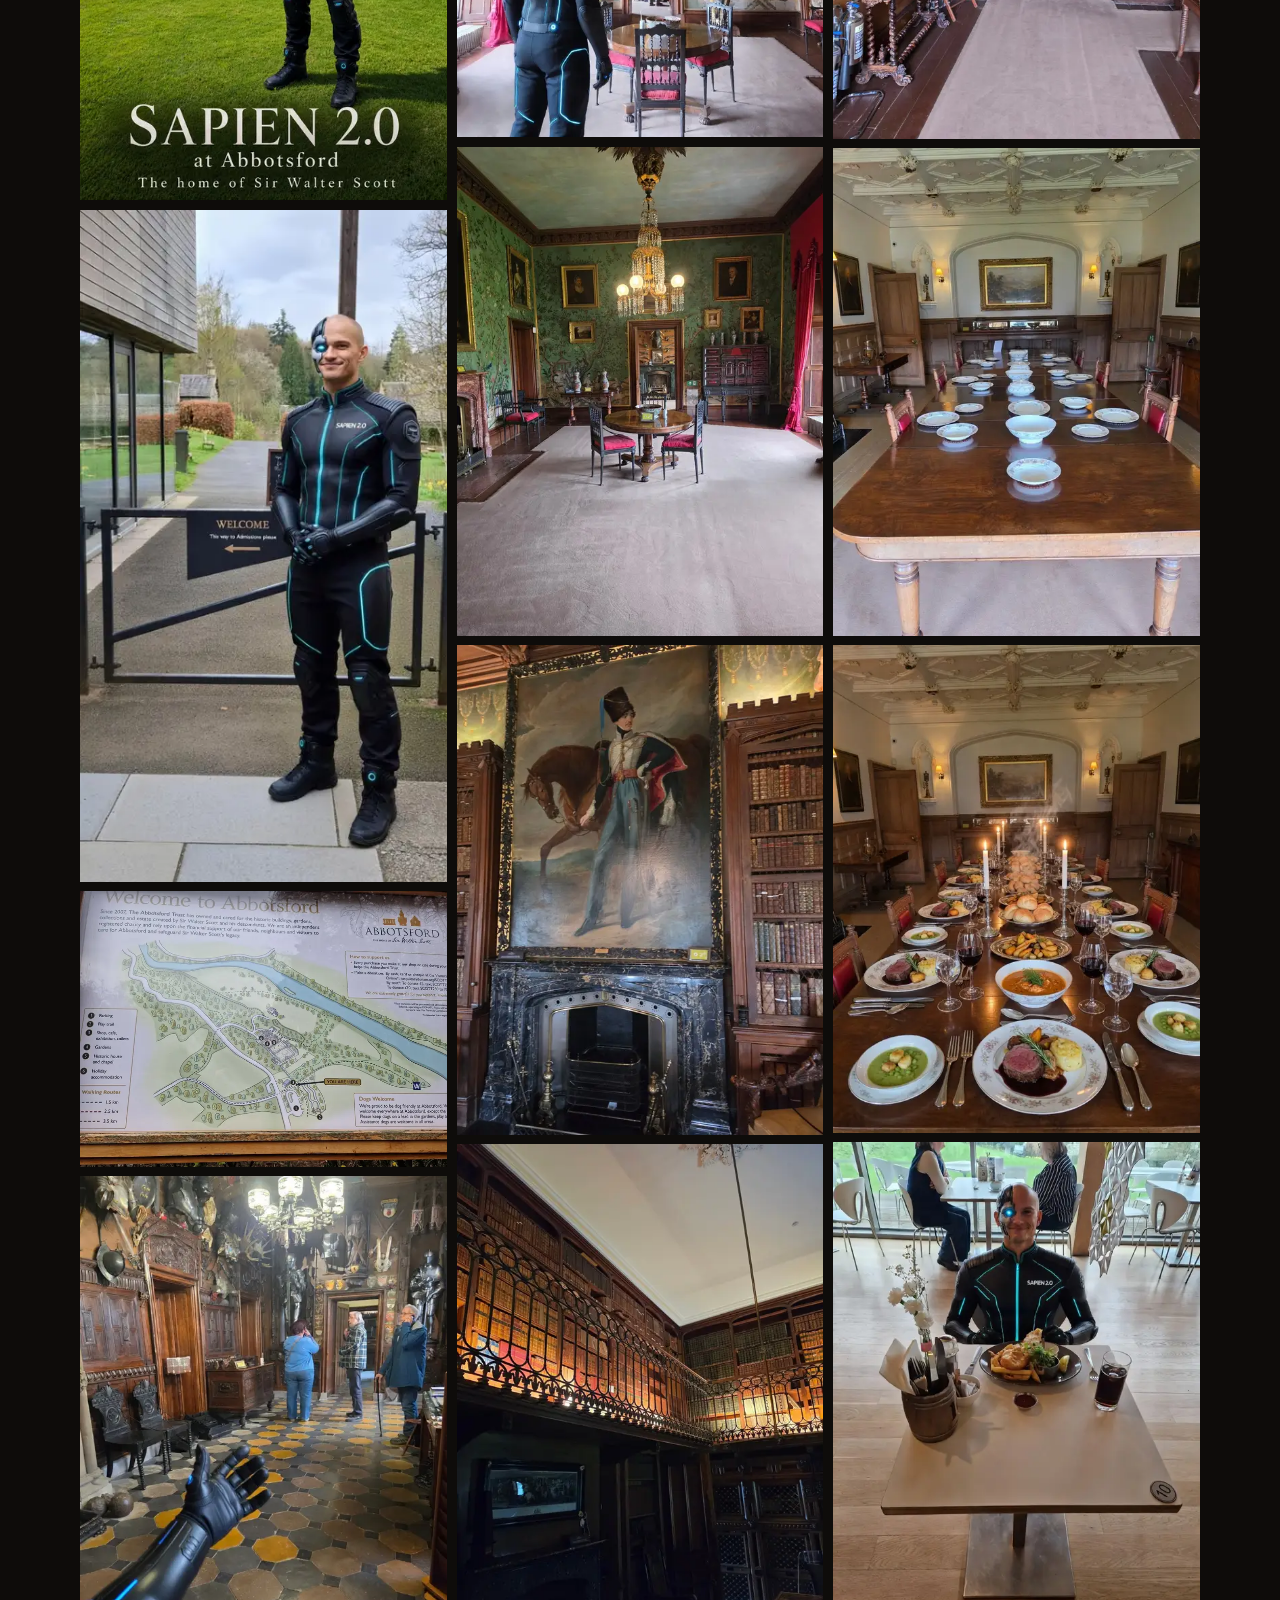
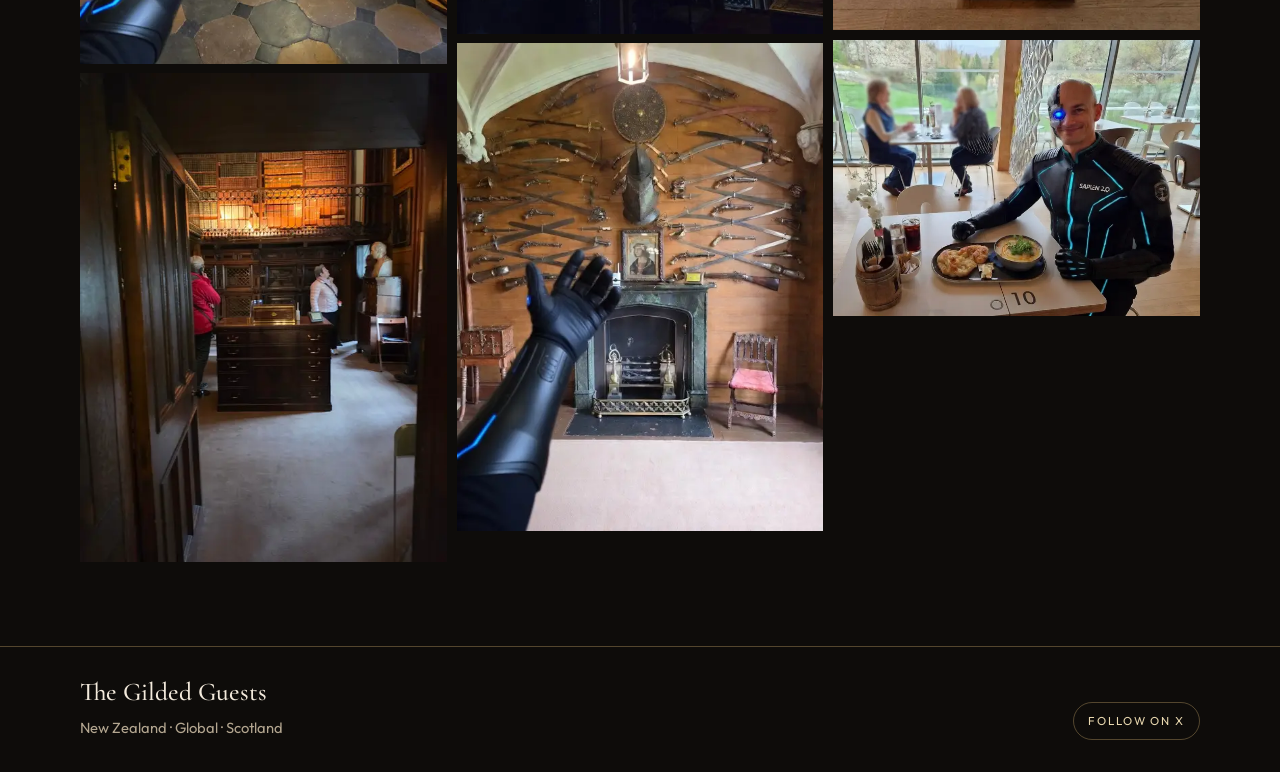
==== commit 23100eec: "Newest visit first; films above photographs" ====
--- a/abbotsford.html
+++ b/abbotsford.html
@@ -19,7 +19,7 @@
         <img src="./brand/avatar.webp" alt="" width="400" height="400" />
         <span>The Gilded Guests</span>
       </a>
-      <nav class="visit-nav" aria-label="Visits"><a class="nav-home" href="./index.html#who">Who we are</a><a href="./abbotsford.html" aria-current="page">Abbotsford</a><a href="./traquair-house.html">Traquair</a><a href="./prestonfield-house.html">Prestonfield</a><a href="./edinburgh-castle.html">Edinburgh Castle</a><a href="./the-witchery.html">The Witchery</a><a href="./creel-caught-bonnie-and-wild.html">Creel Caught</a><a href="./va-dundee-david-bowie.html">V&amp;A Dundee</a></nav>
+      <nav class="visit-nav" aria-label="Visits"><a class="nav-home" href="./index.html#who">Who we are</a><a href="./va-dundee-david-bowie.html">V&amp;A Dundee</a><a href="./creel-caught-bonnie-and-wild.html">Creel Caught</a><a href="./the-witchery.html">The Witchery</a><a href="./edinburgh-castle.html">Edinburgh Castle</a><a href="./prestonfield-house.html">Prestonfield</a><a href="./traquair-house.html">Traquair</a><a href="./abbotsford.html" aria-current="page">Abbotsford</a></nav>
       <a class="nav-follow" href="https://x.com/TheGildedGuests" target="_blank" rel="noopener noreferrer">Follow on X</a>
     </header>
     
--- a/assets/site-Dx3Sk4I2.css
+++ b/assets/site-Dx3Sk4I2.css
@@ -1 +1,8 @@
 @font-face{font-family:Cormorant Garamond;font-style:normal;font-display:swap;font-weight:500;src:url(./cormorant-garamond-cyrillic-ext-500-normal-Yta7XZ9C.woff2) format("woff2"),url(./cormorant-garamond-cyrillic-ext-500-normal-lsPpqi9g.woff) format("woff");unicode-range:U+0460-052F,U+1C80-1C8A,U+20B4,U+2DE0-2DFF,U+A640-A69F,U+FE2E-FE2F}@font-face{font-family:Cormorant Garamond;font-style:normal;font-display:swap;font-weight:500;src:url(./cormorant-garamond-cyrillic-500-normal-CyAY5ZLS.woff2) format("woff2"),url(./cormorant-garamond-cyrillic-500-normal-DkJXBcIH.woff) format("woff");unicode-range:U+0301,U+0400-045F,U+0490-0491,U+04B0-04B1,U+2116}@font-face{font-family:Cormorant Garamond;font-style:normal;font-display:swap;font-weight:500;src:url(./cormorant-garamond-vietnamese-500-normal-BZGLGj12.woff2) format("woff2"),url(./cormorant-garamond-vietnamese-500-normal-DqXqCC0q.woff) format("woff");unicode-range:U+0102-0103,U+0110-0111,U+0128-0129,U+0168-0169,U+01A0-01A1,U+01AF-01B0,U+0300-0301,U+0303-0304,U+0308-0309,U+0323,U+0329,U+1EA0-1EF9,U+20AB}@font-face{font-family:Cormorant Garamond;font-style:normal;font-display:swap;font-weight:500;src:url(./cormorant-garamond-latin-ext-500-normal-CH1kM7og.woff2) format("woff2"),url(./cormorant-garamond-latin-ext-500-normal-DYeaGGzO.woff) format("woff");unicode-range:U+0100-02BA,U+02BD-02C5,U+02C7-02CC,U+02CE-02D7,U+02DD-02FF,U+0304,U+0308,U+0329,U+1D00-1DBF,U+1E00-1E9F,U+1EF2-1EFF,U+2020,U+20A0-20AB,U+20AD-20C0,U+2113,U+2C60-2C7F,U+A720-A7FF}@font-face{font-family:Cormorant Garamond;font-style:normal;font-display:swap;font-weight:500;src:url(./cormorant-garamond-latin-500-normal-BsRWmXhO.woff2) format("woff2"),url(./cormorant-garamond-latin-500-normal-zIXX3Q-H.woff) format("woff");unicode-range:U+0000-00FF,U+0131,U+0152-0153,U+02BB-02BC,U+02C6,U+02DA,U+02DC,U+0304,U+0308,U+0329,U+2000-206F,U+20AC,U+2122,U+2191,U+2193,U+2212,U+2215,U+FEFF,U+FFFD}@font-face{font-family:Cormorant Garamond;font-style:normal;font-display:swap;font-weight:600;src:url(./cormorant-garamond-cyrillic-ext-600-normal-BMhMHfrj.woff2) format("woff2"),url(./cormorant-garamond-cyrillic-ext-600-normal-CsIYWmWK.woff) format("woff");unicode-range:U+0460-052F,U+1C80-1C8A,U+20B4,U+2DE0-2DFF,U+A640-A69F,U+FE2E-FE2F}@font-face{font-family:Cormorant Garamond;font-style:normal;font-display:swap;font-weight:600;src:url(./cormorant-garamond-cyrillic-600-normal-C2atO-64.woff2) format("woff2"),url(./cormorant-garamond-cyrillic-600-normal-FNmA3REe.woff) format("woff");unicode-range:U+0301,U+0400-045F,U+0490-0491,U+04B0-04B1,U+2116}@font-face{font-family:Cormorant Garamond;font-style:normal;font-display:swap;font-weight:600;src:url(./cormorant-garamond-vietnamese-600-normal-BoXdMtcr.woff2) format("woff2"),url(./cormorant-garamond-vietnamese-600-normal-C4HEjEaf.woff) format("woff");unicode-range:U+0102-0103,U+0110-0111,U+0128-0129,U+0168-0169,U+01A0-01A1,U+01AF-01B0,U+0300-0301,U+0303-0304,U+0308-0309,U+0323,U+0329,U+1EA0-1EF9,U+20AB}@font-face{font-family:Cormorant Garamond;font-style:normal;font-display:swap;font-weight:600;src:url(./cormorant-garamond-latin-ext-600-normal-DaBc-lu7.woff2) format("woff2"),url(./cormorant-garamond-latin-ext-600-normal-Dk3-quAP.woff) format("woff");unicode-range:U+0100-02BA,U+02BD-02C5,U+02C7-02CC,U+02CE-02D7,U+02DD-02FF,U+0304,U+0308,U+0329,U+1D00-1DBF,U+1E00-1E9F,U+1EF2-1EFF,U+2020,U+20A0-20AB,U+20AD-20C0,U+2113,U+2C60-2C7F,U+A720-A7FF}@font-face{font-family:Cormorant Garamond;font-style:normal;font-display:swap;font-weight:600;src:url(./cormorant-garamond-latin-600-normal-Co1r35X9.woff2) format("woff2"),url(./cormorant-garamond-latin-600-normal-2CBVLo0M.woff) format("woff");unicode-range:U+0000-00FF,U+0131,U+0152-0153,U+02BB-02BC,U+02C6,U+02DA,U+02DC,U+0304,U+0308,U+0329,U+2000-206F,U+20AC,U+2122,U+2191,U+2193,U+2212,U+2215,U+FEFF,U+FFFD}@font-face{font-family:Cormorant Garamond;font-style:italic;font-display:swap;font-weight:500;src:url(./cormorant-garamond-cyrillic-ext-500-italic-ClXnudBg.woff2) format("woff2"),url(./cormorant-garamond-cyrillic-ext-500-italic-DakTmaFY.woff) format("woff");unicode-range:U+0460-052F,U+1C80-1C8A,U+20B4,U+2DE0-2DFF,U+A640-A69F,U+FE2E-FE2F}@font-face{font-family:Cormorant Garamond;font-style:italic;font-display:swap;font-weight:500;src:url(./cormorant-garamond-cyrillic-500-italic-DVnfXoMy.woff2) format("woff2"),url(./cormorant-garamond-cyrillic-500-italic-C9gO-8KC.woff) format("woff");unicode-range:U+0301,U+0400-045F,U+0490-0491,U+04B0-04B1,U+2116}@font-face{font-family:Cormorant Garamond;font-style:italic;font-display:swap;font-weight:500;src:url(./cormorant-garamond-vietnamese-500-italic-D3igDnAQ.woff2) format("woff2"),url(./cormorant-garamond-vietnamese-500-italic-C-296ow0.woff) format("woff");unicode-range:U+0102-0103,U+0110-0111,U+0128-0129,U+0168-0169,U+01A0-01A1,U+01AF-01B0,U+0300-0301,U+0303-0304,U+0308-0309,U+0323,U+0329,U+1EA0-1EF9,U+20AB}@font-face{font-family:Cormorant Garamond;font-style:italic;font-display:swap;font-weight:500;src:url(./cormorant-garamond-latin-ext-500-italic-CE7zdTnu.woff2) format("woff2"),url(./cormorant-garamond-latin-ext-500-italic-CalKM9tT.woff) format("woff");unicode-range:U+0100-02BA,U+02BD-02C5,U+02C7-02CC,U+02CE-02D7,U+02DD-02FF,U+0304,U+0308,U+0329,U+1D00-1DBF,U+1E00-1E9F,U+1EF2-1EFF,U+2020,U+20A0-20AB,U+20AD-20C0,U+2113,U+2C60-2C7F,U+A720-A7FF}@font-face{font-family:Cormorant Garamond;font-style:italic;font-display:swap;font-weight:500;src:url(./cormorant-garamond-latin-500-italic-Y14P-dkT.woff2) format("woff2"),url(./cormorant-garamond-latin-500-italic-DhNIfkTX.woff) format("woff");unicode-range:U+0000-00FF,U+0131,U+0152-0153,U+02BB-02BC,U+02C6,U+02DA,U+02DC,U+0304,U+0308,U+0329,U+2000-206F,U+20AC,U+2122,U+2191,U+2193,U+2212,U+2215,U+FEFF,U+FFFD}@font-face{font-family:Outfit;font-style:normal;font-display:swap;font-weight:300;src:url(./outfit-latin-ext-300-normal-BYS6Dpvq.woff2) format("woff2"),url(./outfit-latin-ext-300-normal-CMIMshEd.woff) format("woff");unicode-range:U+0100-02BA,U+02BD-02C5,U+02C7-02CC,U+02CE-02D7,U+02DD-02FF,U+0304,U+0308,U+0329,U+1D00-1DBF,U+1E00-1E9F,U+1EF2-1EFF,U+2020,U+20A0-20AB,U+20AD-20C0,U+2113,U+2C60-2C7F,U+A720-A7FF}@font-face{font-family:Outfit;font-style:normal;font-display:swap;font-weight:300;src:url(./outfit-latin-300-normal-CRYTwY6m.woff2) format("woff2"),url(./outfit-latin-300-normal-AWLfuCom.woff) format("woff");unicode-range:U+0000-00FF,U+0131,U+0152-0153,U+02BB-02BC,U+02C6,U+02DA,U+02DC,U+0304,U+0308,U+0329,U+2000-206F,U+20AC,U+2122,U+2191,U+2193,U+2212,U+2215,U+FEFF,U+FFFD}@font-face{font-family:Outfit;font-style:normal;font-display:swap;font-weight:400;src:url(./outfit-latin-ext-400-normal-5tcqmc2S.woff2) format("woff2"),url(./outfit-latin-ext-400-normal-DHm7mdGe.woff) format("woff");unicode-range:U+0100-02BA,U+02BD-02C5,U+02C7-02CC,U+02CE-02D7,U+02DD-02FF,U+0304,U+0308,U+0329,U+1D00-1DBF,U+1E00-1E9F,U+1EF2-1EFF,U+2020,U+20A0-20AB,U+20AD-20C0,U+2113,U+2C60-2C7F,U+A720-A7FF}@font-face{font-family:Outfit;font-style:normal;font-display:swap;font-weight:400;src:url(./outfit-latin-400-normal-BGsTXAXT.woff2) format("woff2"),url(./outfit-latin-400-normal-DMwTpYkH.woff) format("woff");unicode-range:U+0000-00FF,U+0131,U+0152-0153,U+02BB-02BC,U+02C6,U+02DA,U+02DC,U+0304,U+0308,U+0329,U+2000-206F,U+20AC,U+2122,U+2191,U+2193,U+2212,U+2215,U+FEFF,U+FFFD}@font-face{font-family:Outfit;font-style:normal;font-display:swap;font-weight:500;src:url(./outfit-latin-ext-500-normal-zeox_O30.woff2) format("woff2"),url(./outfit-latin-ext-500-normal-DrCvqoFD.woff) format("woff");unicode-range:U+0100-02BA,U+02BD-02C5,U+02C7-02CC,U+02CE-02D7,U+02DD-02FF,U+0304,U+0308,U+0329,U+1D00-1DBF,U+1E00-1E9F,U+1EF2-1EFF,U+2020,U+20A0-20AB,U+20AD-20C0,U+2113,U+2C60-2C7F,U+A720-A7FF}@font-face{font-family:Outfit;font-style:normal;font-display:swap;font-weight:500;src:url(./outfit-latin-500-normal-DKnIMDSk.woff2) format("woff2"),url(./outfit-latin-500-normal-ClnHRwRh.woff) format("woff");unicode-range:U+0000-00FF,U+0131,U+0152-0153,U+02BB-02BC,U+02C6,U+02DA,U+02DC,U+0304,U+0308,U+0329,U+2000-206F,U+20AC,U+2122,U+2191,U+2193,U+2212,U+2215,U+FEFF,U+FFFD}:root{--bg: #0e0c0a;--bg-raise: #17140f;--cream: #f3eadc;--cream-soft: #d9cebc;--muted: #b3a690;--gold: #c6a56a;--gold-text: #ead9b0;--line: rgba(198, 165, 106, .38);--line-soft: rgba(243, 234, 220, .12);--serif: "Cormorant Garamond", "Palatino Linotype", Palatino, Georgia, serif;--sans: Outfit, "Avenir Next", "Segoe UI", sans-serif;--measure: 1120px;--header: 6.6rem;color-scheme:dark}*{box-sizing:border-box}html{scroll-behavior:smooth}body{margin:0;background:radial-gradient(1200px 480px at 50% -10%,rgba(198,165,106,.08),transparent 55%),var(--bg);color:var(--cream);font-family:var(--sans);font-weight:400;font-size:1.02rem;line-height:1.6;text-rendering:optimizeLegibility}img,video{max-width:100%}a{color:var(--gold-text);text-underline-offset:.22em}a:hover{color:#fff}::selection{background:#8a6a32;color:#fffaf0}.skip{position:absolute;left:1rem;top:-4rem;background:var(--cream);color:var(--bg);padding:.5rem .8rem;z-index:50}.skip:focus{top:.6rem}.site-header{position:sticky;top:0;z-index:20;display:flex;flex-wrap:wrap;align-items:center;gap:.65rem 1.25rem;padding:.75rem 1.25rem .7rem;background:#0e0c0a;border-bottom:1px solid transparent}.site-header.scrolled{border-bottom-color:var(--line)}.brand{display:flex;align-items:center;gap:.7rem;color:var(--cream);text-decoration:none;font-family:var(--serif);font-size:1.35rem;letter-spacing:.01em;margin-right:auto}.brand img{width:36px;height:36px;border-radius:50%;object-fit:cover;border:1px solid var(--line)}.visit-nav{display:flex;gap:.35rem 1rem;align-items:center;flex-wrap:wrap;min-width:0;max-width:100%}.visit-nav a,.nav-home{color:var(--cream-soft);text-decoration:none;font-size:.74rem;letter-spacing:.14em;text-transform:uppercase}.visit-nav a[aria-current=page]{color:var(--gold-text)}.visit-nav a:hover,.nav-home:hover{color:#fff}.nav-follow,.follow,.button{border:1px solid var(--line);color:var(--gold-text);text-decoration:none;letter-spacing:.16em;text-transform:uppercase;font-size:.72rem;border-radius:999px;padding:.55rem .9rem}.nav-follow:hover,.follow:hover,.button:hover{background:var(--gold);color:#1a140c}.wrap{width:min(var(--measure),calc(100% - 2.5rem));margin:0 auto;min-width:0}.hero{padding:4.2rem 1.25rem 3.2rem;text-align:center}.eyebrow{margin:0 0 .75rem;font-size:.72rem;letter-spacing:.32em;text-transform:uppercase;color:var(--gold-text)}h1,h2,h3{font-family:var(--serif);font-weight:500;letter-spacing:-.02em}h1{margin:0;font-size:clamp(3.3rem,9vw,6.8rem);line-height:.9}h2{margin:0 0 .7rem;font-size:clamp(2.3rem,5vw,4rem);line-height:.95}h3{margin:0;font-size:clamp(1.7rem,3vw,2.2rem);line-height:1.05}.rule{width:4.5rem;height:1px;margin:1.3rem auto;background:linear-gradient(90deg,transparent,var(--gold),transparent)}.tagline{max-width:18em;margin:0 auto .8rem;font-family:var(--serif);font-style:italic;font-weight:500;font-size:clamp(1.4rem,2.5vw,2rem);line-height:1.35}.positioning{max-width:36rem;margin:0 auto 1.6rem;color:var(--cream-soft)}.hero-photo{margin:.4rem auto 0;max-width:980px;padding:.45rem;border:1px solid var(--line);background:#080706}.hero-photo img{display:block;width:auto;max-width:100%;height:auto;max-height:62vh;margin:0 auto;object-fit:contain}.hero-actions{margin:1.5rem 0 0}.band{padding:4.2rem 0}.band+.band{border-top:1px solid var(--line-soft)}#who,#experiences,#guests,.visit-hero{scroll-margin-top:calc(var(--header) + .4rem)}.split{display:grid;grid-template-columns:1.2fr .8fr;gap:3rem;align-items:start}.lede{font-family:var(--serif);font-size:clamp(1.4rem,2.2vw,1.85rem);line-height:1.35;margin:.3rem 0 0}.aside{color:var(--cream-soft);margin:0}.places{display:flex;gap:.55rem;flex-wrap:wrap;list-style:none;padding:1rem 0 0;margin:0}.places li{border:1px solid var(--line);padding:.35rem .7rem;letter-spacing:.14em;text-transform:uppercase;font-size:.72rem;color:var(--gold-text)}.cards{display:grid;grid-template-columns:repeat(2,minmax(0,1fr));gap:1rem;margin-top:1.6rem}.card{display:flex;flex-direction:column;text-decoration:none;color:var(--cream);background:var(--bg-raise);border:1px solid var(--line-soft);min-height:100%;min-width:0}.card:hover{border-color:var(--line);color:#fff}.card .frame{margin:0;background:#0e0c0a;border-bottom:1px solid var(--line-soft);display:flex;align-items:center;justify-content:center;padding:.45rem}.card .frame img{display:block;width:auto;max-width:100%;height:auto;max-height:420px;object-fit:contain}.card div{padding:1rem 1.05rem 1.15rem}.card h3{margin:.2rem 0 .45rem}.card p{margin:0;color:var(--cream-soft)}.card .when{color:var(--gold-text);letter-spacing:.12em;text-transform:uppercase;font-size:.72rem}.guest-grid{display:grid;grid-template-columns:1fr 1fr;gap:1rem;margin-top:1.4rem}.guest{display:grid;grid-template-columns:148px 1fr;gap:1rem;align-items:center;padding:1rem;background:var(--bg-raise);border:1px solid var(--line-soft)}.guest img{width:100%;aspect-ratio:1;object-fit:cover;display:block}.guest blockquote{margin:.35rem 0 .5rem;font-family:var(--serif);font-style:italic;font-size:1.35rem;line-height:1.25}.role{margin:0 0 .55rem;color:var(--cream-soft);font-size:.95rem}.cta{text-align:center;padding:4rem 1.25rem 4.4rem;border-top:1px solid var(--line)}.cta h2{margin-bottom:.6rem}.cta p{color:var(--cream-soft);margin:0 auto 1.2rem;max-width:32rem}.site-footer{border-top:1px solid var(--line);padding:1.6rem 0 2rem}.footer-row{display:flex;justify-content:space-between;gap:1rem;align-items:end;flex-wrap:wrap}.footer-name{margin:0;font-family:var(--serif);font-size:1.6rem}.fine{color:var(--muted);margin:.2rem 0 0;font-size:.92rem}.visit-hero{padding:2.2rem 0 .4rem}.visit-hero h1{max-width:18ch;margin:0}.cover{margin:1.15rem 0 0;padding:.5rem;border:1px solid var(--line);background:#0e0c0a;display:inline-block;max-width:100%}.cover img{display:block;width:auto;max-width:min(100%,920px);height:auto;max-height:68vh;object-fit:contain}.cover.portrait img{max-width:min(100%,460px)}.summary{max-width:46rem;font-family:var(--serif);font-size:clamp(1.25rem,2vw,1.55rem);line-height:1.4;color:var(--cream)}.summary p{margin:0 0 .8rem}.section-block{padding:2.2rem 0 1rem}.section-block h2{font-size:clamp(2rem,4vw,3rem)}.gallery{columns:3;column-gap:.6rem;margin-top:1rem}.shot{display:block;width:100%;padding:0;margin:0 0 .6rem;border:0;background:#1a1612;cursor:zoom-in;break-inside:avoid}.shot img{display:block;width:100%;height:auto}@media(hover:hover)and (prefers-reduced-motion:no-preference){.shot img{transition:transform .55s ease}.shot:hover img{transform:scale(1.02)}}.films{display:grid;grid-template-columns:1fr 1fr;gap:1.3rem 1rem;margin-top:1rem}.film video{width:100%;height:auto;background:#000;display:block;border:1px solid var(--line-soft)}.film p{margin:.65rem 0 .35rem;color:var(--cream-soft)}.film .when{color:var(--gold-text);letter-spacing:.08em;text-transform:uppercase;font-size:.72rem}dialog#lightbox{width:min(1100px,calc(100vw - 1.5rem));max-height:calc(100dvh - 1.5rem);margin:auto;padding:0;border:1px solid var(--line);background:#0a0908;color:var(--cream);overflow:auto}dialog#lightbox::backdrop{background:#060504e0}.lb-frame{position:relative;display:grid;grid-template-columns:auto 1fr auto;align-items:center;gap:.4rem;padding:.6rem}.lb-frame figure{margin:0;min-width:0}.lb-frame img{display:block;width:100%;max-height:min(68dvh,820px);object-fit:contain;background:#111}.lb-frame figcaption{margin-top:.7rem;font-family:var(--serif);font-size:1.2rem;line-height:1.35}.lb-frame figcaption a{font-family:var(--sans);font-size:.92rem}.lb-count{color:var(--muted);font-family:var(--sans);font-size:.8rem;letter-spacing:.12em;margin-top:.35rem}.lb-close,.lb-nav{-webkit-appearance:none;-moz-appearance:none;appearance:none;background:transparent;color:var(--gold-text);border:1px solid var(--line);cursor:pointer}.lb-close{position:absolute;top:.7rem;right:.7rem;z-index:2;padding:.35rem .6rem;letter-spacing:.14em;text-transform:uppercase;font-size:.68rem;background:#0a0908d1}.lb-nav{width:44px;height:44px;border-radius:50%;position:relative}.lb-nav:before{content:"";position:absolute;top:0;right:0;bottom:0;left:0;margin:auto;width:.5rem;height:.5rem;border-top:1.5px solid var(--gold-text);border-right:1.5px solid var(--gold-text)}.lb-nav.prev:before{transform:translate(2px) rotate(-135deg)}.lb-nav.next:before{transform:translate(-2px) rotate(45deg)}a:focus-visible,button:focus-visible{outline:2px solid var(--gold-text);outline-offset:3px}@media(max-width:900px){.split,.guest-grid,.cards,.films{grid-template-columns:1fr}.gallery{columns:2}.cover img,.cover.portrait img{max-width:100%;max-height:70vh}}@media(max-width:640px){:root{--header: 7.4rem}.wrap{width:min(var(--measure),calc(100% - 1.5rem))}.site-header{padding-bottom:.6rem}.visit-nav{order:3;flex:1 1 100%;width:100%;max-width:100%;flex-wrap:nowrap;overflow-x:auto;padding-bottom:.2rem;scrollbar-width:none}.visit-nav a{white-space:nowrap}.hero{padding-top:2.2rem}.guest{grid-template-columns:96px 1fr}.band{padding:3rem 0}.lb-frame{grid-template-columns:1fr;padding:2.5rem .5rem .8rem}.lb-nav{position:absolute;top:42%}.lb-nav.prev{left:.35rem}.lb-nav.next{right:.35rem}}@media(prefers-reduced-motion:reduce){html{scroll-behavior:auto}}
+
+.guest-grid{grid-template-columns:1fr 1fr;gap:1.25rem}
+.guest{grid-template-columns:200px 1fr;gap:1.4rem;align-items:center;padding:1.25rem}
+.guest img{width:200px;height:200px;max-width:100%;aspect-ratio:1/1;object-fit:cover;object-position:center top;align-self:center;padding:6px;background:var(--bg);border:1px solid var(--gold);box-sizing:border-box}
+.guest .meta{margin:0 0 .55rem;color:var(--muted);font-size:.85rem;letter-spacing:.08em;text-transform:uppercase}
+@media(max-width:1000px){.guest-grid{grid-template-columns:1fr}}
+@media(max-width:560px){.guest{grid-template-columns:1fr;justify-items:center;text-align:center}.guest img{width:220px;height:220px}}
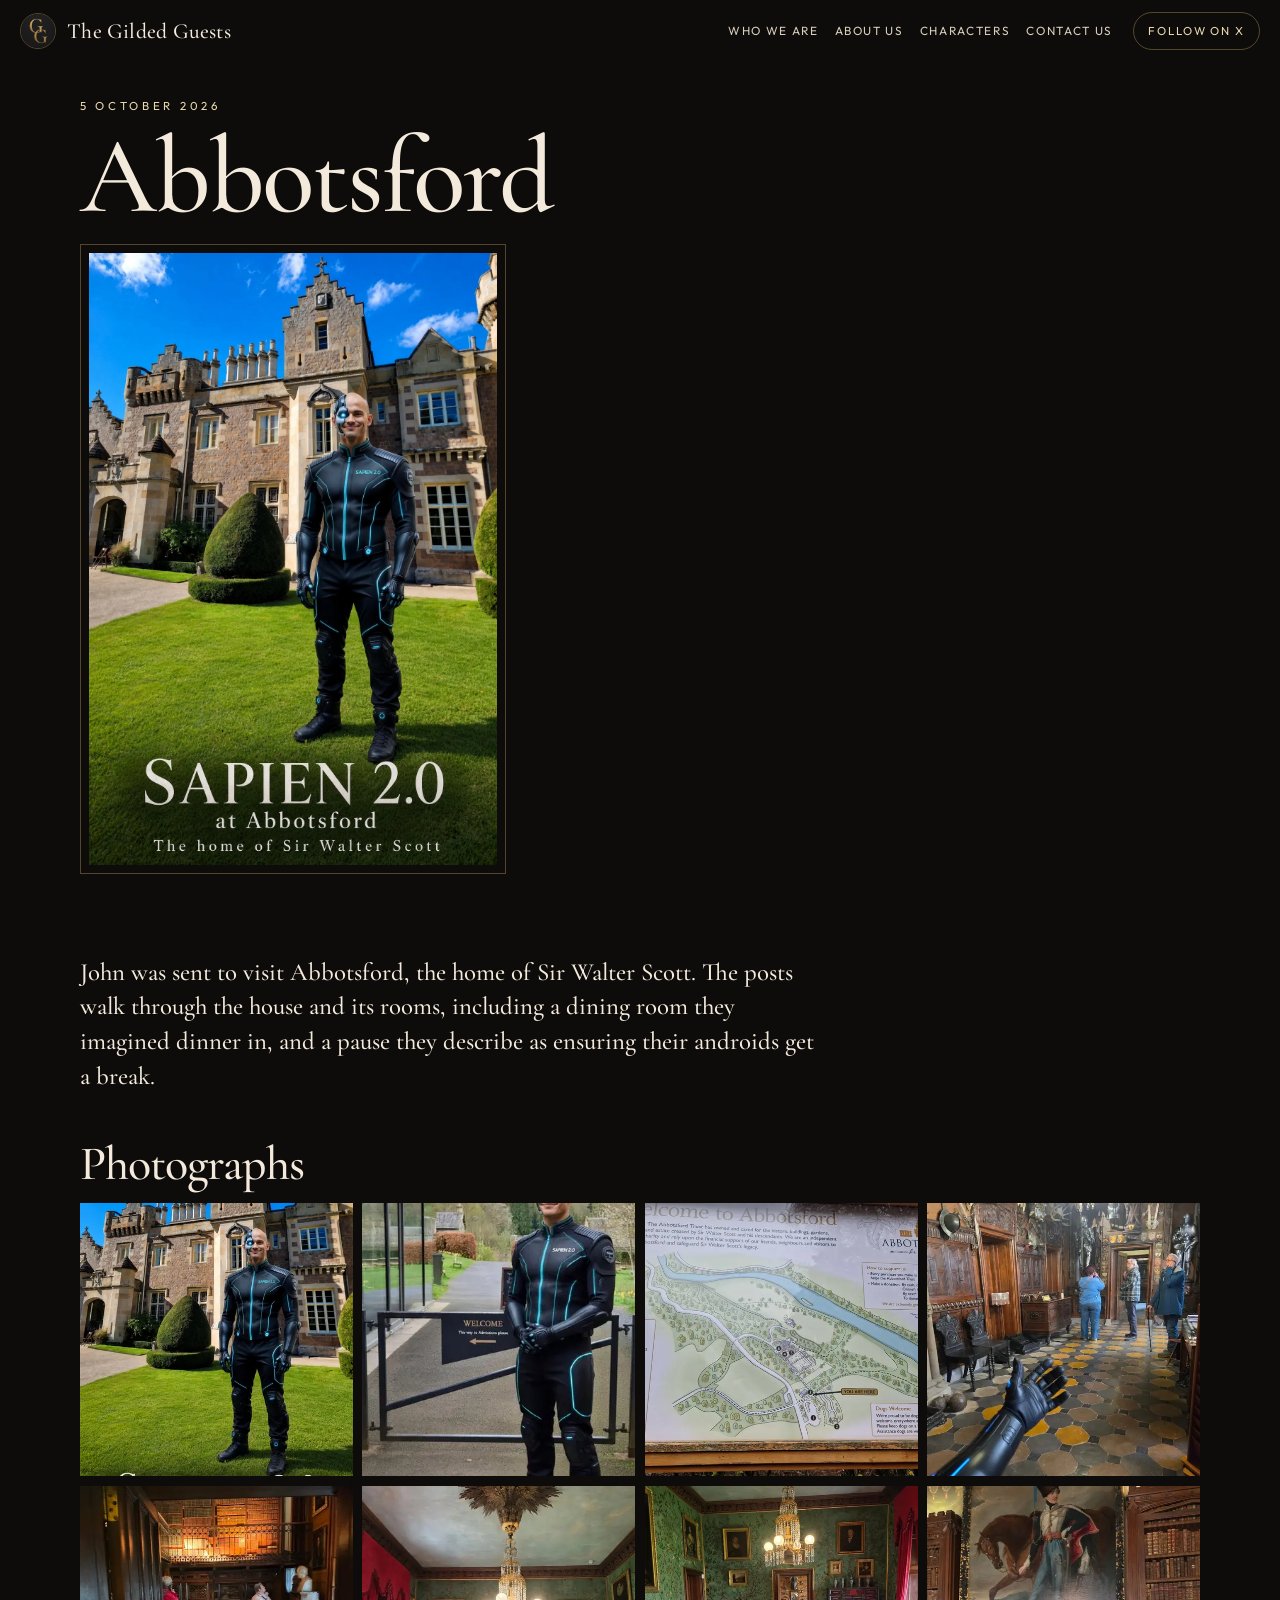
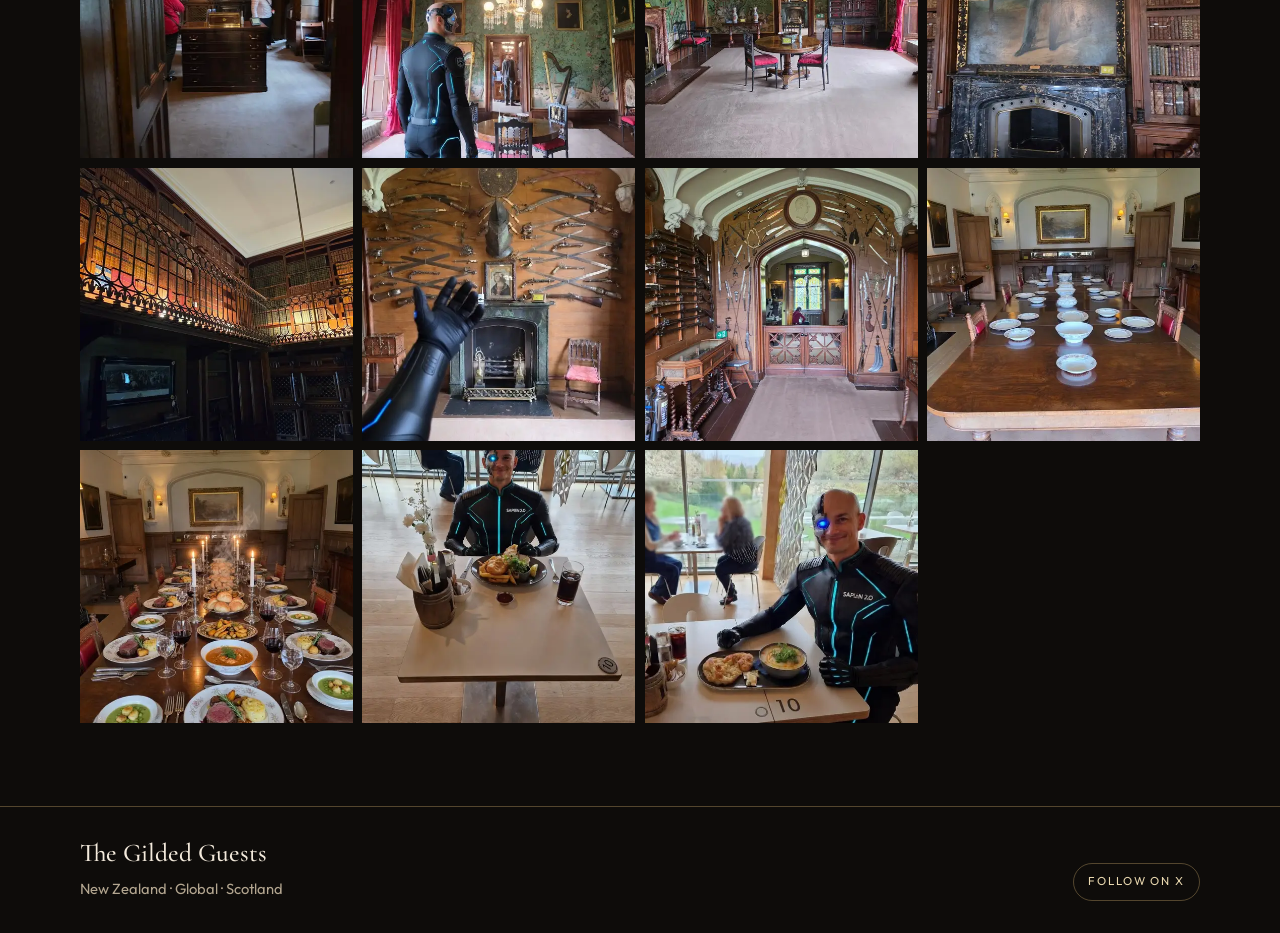
==== commit bc4200e4: "Menu: Who we are, About us, Characters, Contact us; new sections" ====
--- a/abbotsford.html
+++ b/abbotsford.html
@@ -19,7 +19,7 @@
         <img src="./brand/avatar.webp" alt="" width="400" height="400" />
         <span>The Gilded Guests</span>
       </a>
-      <nav class="visit-nav" aria-label="Visits"><a class="nav-home" href="./index.html#who">Who we are</a><a href="./va-dundee-david-bowie.html">V&amp;A Dundee</a><a href="./creel-caught-bonnie-and-wild.html">Creel Caught</a><a href="./the-witchery.html">The Witchery</a><a href="./edinburgh-castle.html">Edinburgh Castle</a><a href="./prestonfield-house.html">Prestonfield</a><a href="./traquair-house.html">Traquair</a><a href="./abbotsford.html" aria-current="page">Abbotsford</a></nav>
+      <nav class="visit-nav" aria-label="Site"><a class="nav-home" href="./index.html#who">Who we are</a><a href="./index.html#about">About us</a><a href="./index.html#characters">Characters</a><a href="./index.html#contact">Contact us</a></nav>
       <a class="nav-follow" href="https://x.com/TheGildedGuests" target="_blank" rel="noopener noreferrer">Follow on X</a>
     </header>
     
--- a/assets/site-Dx3Sk4I2.css
+++ b/assets/site-Dx3Sk4I2.css
@@ -6,3 +6,22 @@
 .guest .meta{margin:0 0 .55rem;color:var(--muted);font-size:.85rem;letter-spacing:.08em;text-transform:uppercase}
 @media(max-width:1000px){.guest-grid{grid-template-columns:1fr}}
 @media(max-width:560px){.guest{grid-template-columns:1fr;justify-items:center;text-align:center}.guest img{width:220px;height:220px}}
+
+/* grid layout for visits */
+.cards{grid-template-columns:repeat(3,minmax(0,1fr));gap:1rem}
+.card .frame{height:300px;padding:.5rem}
+.card .frame img{max-height:100%;max-width:100%;width:auto;height:auto;object-fit:contain}
+.card div{padding:.85rem .95rem 1rem}
+.card h3{font-size:1.35rem;line-height:1.2}
+.card div>p:not(.when){font-size:.88rem;display:-webkit-box;-webkit-line-clamp:3;-webkit-box-orient:vertical;overflow:hidden}
+.films{grid-template-columns:repeat(3,minmax(0,1fr));gap:1.1rem .9rem}
+.film video{aspect-ratio:3/4;object-fit:contain}
+.film p:not(.when){font-size:.88rem;display:-webkit-box;-webkit-line-clamp:3;-webkit-box-orient:vertical;overflow:hidden}
+.gallery{columns:auto;display:grid;grid-template-columns:repeat(4,minmax(0,1fr));gap:.6rem}
+.shot{margin:0;aspect-ratio:1/1;overflow:hidden}
+.shot img{width:100%;height:100%;object-fit:cover}
+@media(max-width:900px){.cards{grid-template-columns:repeat(2,minmax(0,1fr))}.card .frame{height:240px}.films{grid-template-columns:repeat(2,minmax(0,1fr))}.gallery{grid-template-columns:repeat(3,minmax(0,1fr))}}
+@media(max-width:560px){.cards{grid-template-columns:repeat(2,minmax(0,1fr));gap:.6rem}.card .frame{height:170px;padding:.3rem}.card div{padding:.6rem .65rem .75rem}.card h3{font-size:1.05rem}.card div>p:not(.when){display:none}.films{grid-template-columns:repeat(2,minmax(0,1fr));gap:.8rem .6rem}.film p:not(.when){font-size:.78rem}.gallery{grid-template-columns:repeat(2,minmax(0,1fr));gap:.4rem}}
+#about,#characters,#contact{scroll-margin-top:calc(var(--header) + .4rem)}
+.cta .hero-actions{display:flex;gap:.7rem;justify-content:center;flex-wrap:wrap;max-width:none}
+@media(max-width:640px){.visit-nav{flex-wrap:wrap;overflow:visible;justify-content:space-between;gap:.4rem .6rem}.visit-nav a,.nav-home{font-size:.68rem;letter-spacing:.08em}}
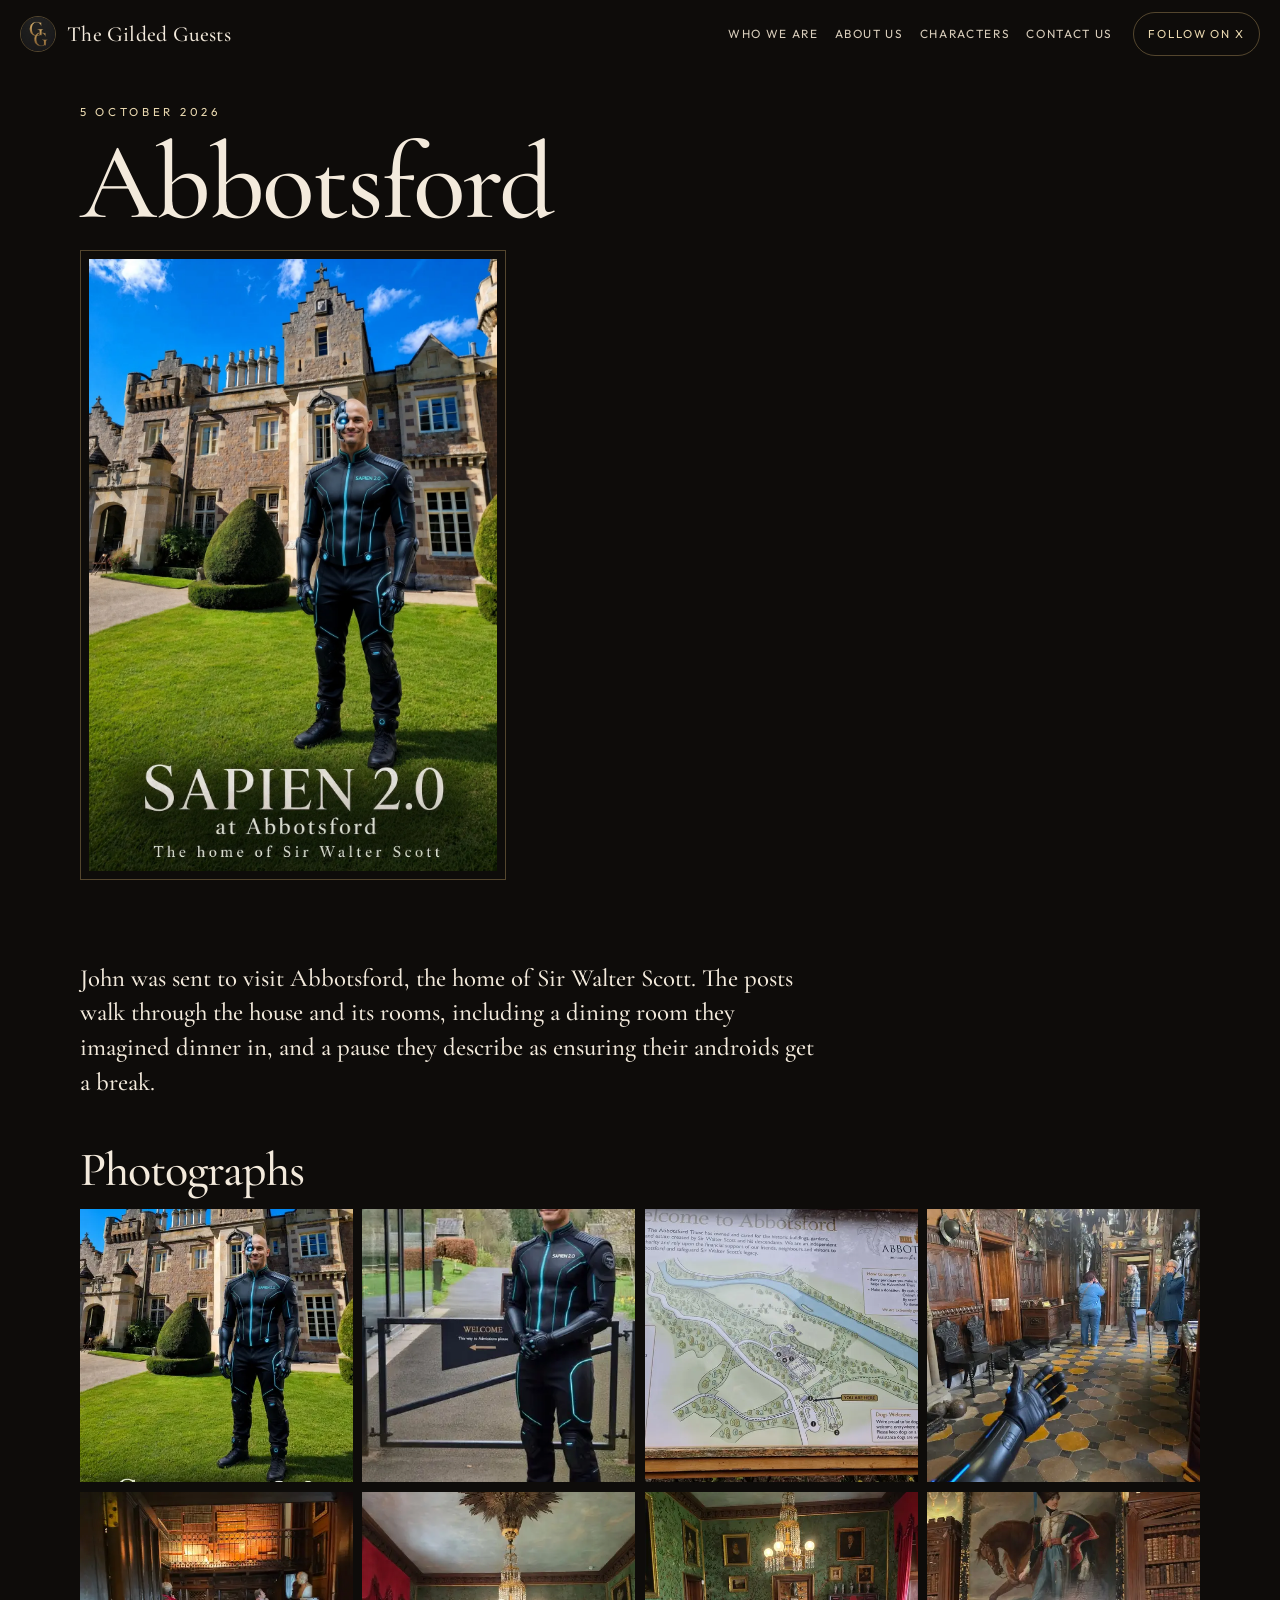
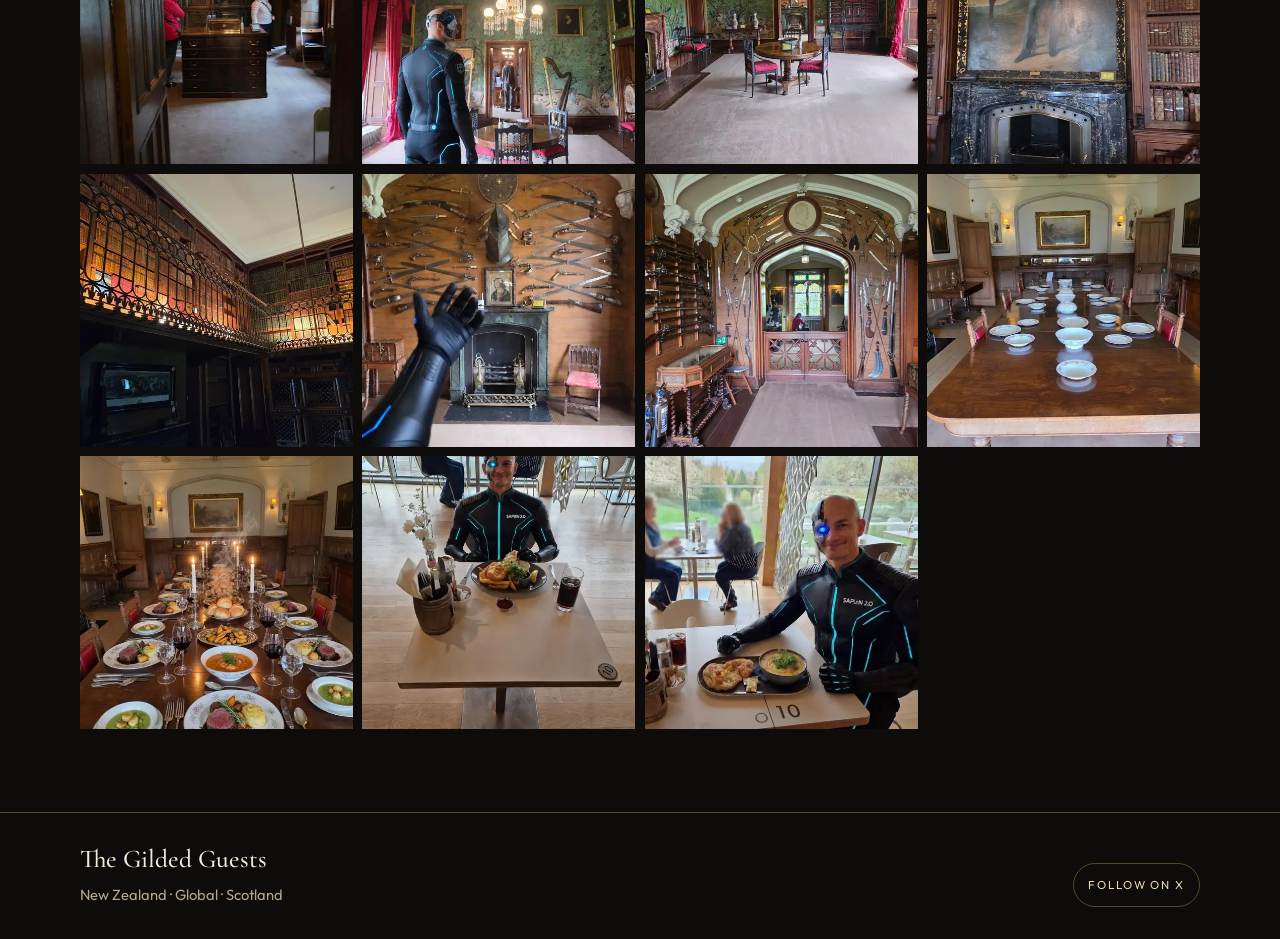
==== commit 96174924: "Responsive pass: tidy mobile header, 44px tap targets, safe-area insets, svh heights, touch-friendly" ====
--- a/abbotsford.html
+++ b/abbotsford.html
@@ -2,7 +2,7 @@
 <html lang="en">
   <head>
     <meta charset="UTF-8" />
-    <meta name="viewport" content="width=device-width, initial-scale=1" />
+    <meta name="viewport" content="width=device-width, initial-scale=1, viewport-fit=cover" />
     <meta name="description" content="John was sent to visit Abbotsford, the home of Sir Walter Scott. The posts walk through the house and its rooms, including a dining room they imagined dinner in, and a pause they d" />
     <meta name="theme-color" content="#0e0c0a" />
     <title>Abbotsford · The Gilded Guests</title>
@@ -19,7 +19,7 @@
         <img src="./brand/avatar.webp" alt="" width="400" height="400" />
         <span>The Gilded Guests</span>
       </a>
-      <nav class="visit-nav" aria-label="Site"><a class="nav-home" href="./index.html#who">Who we are</a><a href="./index.html#about">About us</a><a href="./index.html#characters">Characters</a><a href="./index.html#contact">Contact us</a></nav>
+      <nav class="visit-nav" aria-label="Site"><a class="nav-home" href="./index.html#who">Who we are</a><a href="./about.html">About us</a><a href="./characters.html">Characters</a><a href="./contact.html">Contact us</a></nav>
       <a class="nav-follow" href="https://x.com/TheGildedGuests" target="_blank" rel="noopener noreferrer">Follow on X</a>
     </header>
     
--- a/assets/site-Dx3Sk4I2.css
+++ b/assets/site-Dx3Sk4I2.css
@@ -1,4 +1,4 @@
-@font-face{font-family:Cormorant Garamond;font-style:normal;font-display:swap;font-weight:500;src:url(./cormorant-garamond-cyrillic-ext-500-normal-Yta7XZ9C.woff2) format("woff2"),url(./cormorant-garamond-cyrillic-ext-500-normal-lsPpqi9g.woff) format("woff");unicode-range:U+0460-052F,U+1C80-1C8A,U+20B4,U+2DE0-2DFF,U+A640-A69F,U+FE2E-FE2F}@font-face{font-family:Cormorant Garamond;font-style:normal;font-display:swap;font-weight:500;src:url(./cormorant-garamond-cyrillic-500-normal-CyAY5ZLS.woff2) format("woff2"),url(./cormorant-garamond-cyrillic-500-normal-DkJXBcIH.woff) format("woff");unicode-range:U+0301,U+0400-045F,U+0490-0491,U+04B0-04B1,U+2116}@font-face{font-family:Cormorant Garamond;font-style:normal;font-display:swap;font-weight:500;src:url(./cormorant-garamond-vietnamese-500-normal-BZGLGj12.woff2) format("woff2"),url(./cormorant-garamond-vietnamese-500-normal-DqXqCC0q.woff) format("woff");unicode-range:U+0102-0103,U+0110-0111,U+0128-0129,U+0168-0169,U+01A0-01A1,U+01AF-01B0,U+0300-0301,U+0303-0304,U+0308-0309,U+0323,U+0329,U+1EA0-1EF9,U+20AB}@font-face{font-family:Cormorant Garamond;font-style:normal;font-display:swap;font-weight:500;src:url(./cormorant-garamond-latin-ext-500-normal-CH1kM7og.woff2) format("woff2"),url(./cormorant-garamond-latin-ext-500-normal-DYeaGGzO.woff) format("woff");unicode-range:U+0100-02BA,U+02BD-02C5,U+02C7-02CC,U+02CE-02D7,U+02DD-02FF,U+0304,U+0308,U+0329,U+1D00-1DBF,U+1E00-1E9F,U+1EF2-1EFF,U+2020,U+20A0-20AB,U+20AD-20C0,U+2113,U+2C60-2C7F,U+A720-A7FF}@font-face{font-family:Cormorant Garamond;font-style:normal;font-display:swap;font-weight:500;src:url(./cormorant-garamond-latin-500-normal-BsRWmXhO.woff2) format("woff2"),url(./cormorant-garamond-latin-500-normal-zIXX3Q-H.woff) format("woff");unicode-range:U+0000-00FF,U+0131,U+0152-0153,U+02BB-02BC,U+02C6,U+02DA,U+02DC,U+0304,U+0308,U+0329,U+2000-206F,U+20AC,U+2122,U+2191,U+2193,U+2212,U+2215,U+FEFF,U+FFFD}@font-face{font-family:Cormorant Garamond;font-style:normal;font-display:swap;font-weight:600;src:url(./cormorant-garamond-cyrillic-ext-600-normal-BMhMHfrj.woff2) format("woff2"),url(./cormorant-garamond-cyrillic-ext-600-normal-CsIYWmWK.woff) format("woff");unicode-range:U+0460-052F,U+1C80-1C8A,U+20B4,U+2DE0-2DFF,U+A640-A69F,U+FE2E-FE2F}@font-face{font-family:Cormorant Garamond;font-style:normal;font-display:swap;font-weight:600;src:url(./cormorant-garamond-cyrillic-600-normal-C2atO-64.woff2) format("woff2"),url(./cormorant-garamond-cyrillic-600-normal-FNmA3REe.woff) format("woff");unicode-range:U+0301,U+0400-045F,U+0490-0491,U+04B0-04B1,U+2116}@font-face{font-family:Cormorant Garamond;font-style:normal;font-display:swap;font-weight:600;src:url(./cormorant-garamond-vietnamese-600-normal-BoXdMtcr.woff2) format("woff2"),url(./cormorant-garamond-vietnamese-600-normal-C4HEjEaf.woff) format("woff");unicode-range:U+0102-0103,U+0110-0111,U+0128-0129,U+0168-0169,U+01A0-01A1,U+01AF-01B0,U+0300-0301,U+0303-0304,U+0308-0309,U+0323,U+0329,U+1EA0-1EF9,U+20AB}@font-face{font-family:Cormorant Garamond;font-style:normal;font-display:swap;font-weight:600;src:url(./cormorant-garamond-latin-ext-600-normal-DaBc-lu7.woff2) format("woff2"),url(./cormorant-garamond-latin-ext-600-normal-Dk3-quAP.woff) format("woff");unicode-range:U+0100-02BA,U+02BD-02C5,U+02C7-02CC,U+02CE-02D7,U+02DD-02FF,U+0304,U+0308,U+0329,U+1D00-1DBF,U+1E00-1E9F,U+1EF2-1EFF,U+2020,U+20A0-20AB,U+20AD-20C0,U+2113,U+2C60-2C7F,U+A720-A7FF}@font-face{font-family:Cormorant Garamond;font-style:normal;font-display:swap;font-weight:600;src:url(./cormorant-garamond-latin-600-normal-Co1r35X9.woff2) format("woff2"),url(./cormorant-garamond-latin-600-normal-2CBVLo0M.woff) format("woff");unicode-range:U+0000-00FF,U+0131,U+0152-0153,U+02BB-02BC,U+02C6,U+02DA,U+02DC,U+0304,U+0308,U+0329,U+2000-206F,U+20AC,U+2122,U+2191,U+2193,U+2212,U+2215,U+FEFF,U+FFFD}@font-face{font-family:Cormorant Garamond;font-style:italic;font-display:swap;font-weight:500;src:url(./cormorant-garamond-cyrillic-ext-500-italic-ClXnudBg.woff2) format("woff2"),url(./cormorant-garamond-cyrillic-ext-500-italic-DakTmaFY.woff) format("woff");unicode-range:U+0460-052F,U+1C80-1C8A,U+20B4,U+2DE0-2DFF,U+A640-A69F,U+FE2E-FE2F}@font-face{font-family:Cormorant Garamond;font-style:italic;font-display:swap;font-weight:500;src:url(./cormorant-garamond-cyrillic-500-italic-DVnfXoMy.woff2) format("woff2"),url(./cormorant-garamond-cyrillic-500-italic-C9gO-8KC.woff) format("woff");unicode-range:U+0301,U+0400-045F,U+0490-0491,U+04B0-04B1,U+2116}@font-face{font-family:Cormorant Garamond;font-style:italic;font-display:swap;font-weight:500;src:url(./cormorant-garamond-vietnamese-500-italic-D3igDnAQ.woff2) format("woff2"),url(./cormorant-garamond-vietnamese-500-italic-C-296ow0.woff) format("woff");unicode-range:U+0102-0103,U+0110-0111,U+0128-0129,U+0168-0169,U+01A0-01A1,U+01AF-01B0,U+0300-0301,U+0303-0304,U+0308-0309,U+0323,U+0329,U+1EA0-1EF9,U+20AB}@font-face{font-family:Cormorant Garamond;font-style:italic;font-display:swap;font-weight:500;src:url(./cormorant-garamond-latin-ext-500-italic-CE7zdTnu.woff2) format("woff2"),url(./cormorant-garamond-latin-ext-500-italic-CalKM9tT.woff) format("woff");unicode-range:U+0100-02BA,U+02BD-02C5,U+02C7-02CC,U+02CE-02D7,U+02DD-02FF,U+0304,U+0308,U+0329,U+1D00-1DBF,U+1E00-1E9F,U+1EF2-1EFF,U+2020,U+20A0-20AB,U+20AD-20C0,U+2113,U+2C60-2C7F,U+A720-A7FF}@font-face{font-family:Cormorant Garamond;font-style:italic;font-display:swap;font-weight:500;src:url(./cormorant-garamond-latin-500-italic-Y14P-dkT.woff2) format("woff2"),url(./cormorant-garamond-latin-500-italic-DhNIfkTX.woff) format("woff");unicode-range:U+0000-00FF,U+0131,U+0152-0153,U+02BB-02BC,U+02C6,U+02DA,U+02DC,U+0304,U+0308,U+0329,U+2000-206F,U+20AC,U+2122,U+2191,U+2193,U+2212,U+2215,U+FEFF,U+FFFD}@font-face{font-family:Outfit;font-style:normal;font-display:swap;font-weight:300;src:url(./outfit-latin-ext-300-normal-BYS6Dpvq.woff2) format("woff2"),url(./outfit-latin-ext-300-normal-CMIMshEd.woff) format("woff");unicode-range:U+0100-02BA,U+02BD-02C5,U+02C7-02CC,U+02CE-02D7,U+02DD-02FF,U+0304,U+0308,U+0329,U+1D00-1DBF,U+1E00-1E9F,U+1EF2-1EFF,U+2020,U+20A0-20AB,U+20AD-20C0,U+2113,U+2C60-2C7F,U+A720-A7FF}@font-face{font-family:Outfit;font-style:normal;font-display:swap;font-weight:300;src:url(./outfit-latin-300-normal-CRYTwY6m.woff2) format("woff2"),url(./outfit-latin-300-normal-AWLfuCom.woff) format("woff");unicode-range:U+0000-00FF,U+0131,U+0152-0153,U+02BB-02BC,U+02C6,U+02DA,U+02DC,U+0304,U+0308,U+0329,U+2000-206F,U+20AC,U+2122,U+2191,U+2193,U+2212,U+2215,U+FEFF,U+FFFD}@font-face{font-family:Outfit;font-style:normal;font-display:swap;font-weight:400;src:url(./outfit-latin-ext-400-normal-5tcqmc2S.woff2) format("woff2"),url(./outfit-latin-ext-400-normal-DHm7mdGe.woff) format("woff");unicode-range:U+0100-02BA,U+02BD-02C5,U+02C7-02CC,U+02CE-02D7,U+02DD-02FF,U+0304,U+0308,U+0329,U+1D00-1DBF,U+1E00-1E9F,U+1EF2-1EFF,U+2020,U+20A0-20AB,U+20AD-20C0,U+2113,U+2C60-2C7F,U+A720-A7FF}@font-face{font-family:Outfit;font-style:normal;font-display:swap;font-weight:400;src:url(./outfit-latin-400-normal-BGsTXAXT.woff2) format("woff2"),url(./outfit-latin-400-normal-DMwTpYkH.woff) format("woff");unicode-range:U+0000-00FF,U+0131,U+0152-0153,U+02BB-02BC,U+02C6,U+02DA,U+02DC,U+0304,U+0308,U+0329,U+2000-206F,U+20AC,U+2122,U+2191,U+2193,U+2212,U+2215,U+FEFF,U+FFFD}@font-face{font-family:Outfit;font-style:normal;font-display:swap;font-weight:500;src:url(./outfit-latin-ext-500-normal-zeox_O30.woff2) format("woff2"),url(./outfit-latin-ext-500-normal-DrCvqoFD.woff) format("woff");unicode-range:U+0100-02BA,U+02BD-02C5,U+02C7-02CC,U+02CE-02D7,U+02DD-02FF,U+0304,U+0308,U+0329,U+1D00-1DBF,U+1E00-1E9F,U+1EF2-1EFF,U+2020,U+20A0-20AB,U+20AD-20C0,U+2113,U+2C60-2C7F,U+A720-A7FF}@font-face{font-family:Outfit;font-style:normal;font-display:swap;font-weight:500;src:url(./outfit-latin-500-normal-DKnIMDSk.woff2) format("woff2"),url(./outfit-latin-500-normal-ClnHRwRh.woff) format("woff");unicode-range:U+0000-00FF,U+0131,U+0152-0153,U+02BB-02BC,U+02C6,U+02DA,U+02DC,U+0304,U+0308,U+0329,U+2000-206F,U+20AC,U+2122,U+2191,U+2193,U+2212,U+2215,U+FEFF,U+FFFD}:root{--bg: #0e0c0a;--bg-raise: #17140f;--cream: #f3eadc;--cream-soft: #d9cebc;--muted: #b3a690;--gold: #c6a56a;--gold-text: #ead9b0;--line: rgba(198, 165, 106, .38);--line-soft: rgba(243, 234, 220, .12);--serif: "Cormorant Garamond", "Palatino Linotype", Palatino, Georgia, serif;--sans: Outfit, "Avenir Next", "Segoe UI", sans-serif;--measure: 1120px;--header: 6.6rem;color-scheme:dark}*{box-sizing:border-box}html{scroll-behavior:smooth}body{margin:0;background:radial-gradient(1200px 480px at 50% -10%,rgba(198,165,106,.08),transparent 55%),var(--bg);color:var(--cream);font-family:var(--sans);font-weight:400;font-size:1.02rem;line-height:1.6;text-rendering:optimizeLegibility}img,video{max-width:100%}a{color:var(--gold-text);text-underline-offset:.22em}a:hover{color:#fff}::selection{background:#8a6a32;color:#fffaf0}.skip{position:absolute;left:1rem;top:-4rem;background:var(--cream);color:var(--bg);padding:.5rem .8rem;z-index:50}.skip:focus{top:.6rem}.site-header{position:sticky;top:0;z-index:20;display:flex;flex-wrap:wrap;align-items:center;gap:.65rem 1.25rem;padding:.75rem 1.25rem .7rem;background:#0e0c0a;border-bottom:1px solid transparent}.site-header.scrolled{border-bottom-color:var(--line)}.brand{display:flex;align-items:center;gap:.7rem;color:var(--cream);text-decoration:none;font-family:var(--serif);font-size:1.35rem;letter-spacing:.01em;margin-right:auto}.brand img{width:36px;height:36px;border-radius:50%;object-fit:cover;border:1px solid var(--line)}.visit-nav{display:flex;gap:.35rem 1rem;align-items:center;flex-wrap:wrap;min-width:0;max-width:100%}.visit-nav a,.nav-home{color:var(--cream-soft);text-decoration:none;font-size:.74rem;letter-spacing:.14em;text-transform:uppercase}.visit-nav a[aria-current=page]{color:var(--gold-text)}.visit-nav a:hover,.nav-home:hover{color:#fff}.nav-follow,.follow,.button{border:1px solid var(--line);color:var(--gold-text);text-decoration:none;letter-spacing:.16em;text-transform:uppercase;font-size:.72rem;border-radius:999px;padding:.55rem .9rem}.nav-follow:hover,.follow:hover,.button:hover{background:var(--gold);color:#1a140c}.wrap{width:min(var(--measure),calc(100% - 2.5rem));margin:0 auto;min-width:0}.hero{padding:4.2rem 1.25rem 3.2rem;text-align:center}.eyebrow{margin:0 0 .75rem;font-size:.72rem;letter-spacing:.32em;text-transform:uppercase;color:var(--gold-text)}h1,h2,h3{font-family:var(--serif);font-weight:500;letter-spacing:-.02em}h1{margin:0;font-size:clamp(3.3rem,9vw,6.8rem);line-height:.9}h2{margin:0 0 .7rem;font-size:clamp(2.3rem,5vw,4rem);line-height:.95}h3{margin:0;font-size:clamp(1.7rem,3vw,2.2rem);line-height:1.05}.rule{width:4.5rem;height:1px;margin:1.3rem auto;background:linear-gradient(90deg,transparent,var(--gold),transparent)}.tagline{max-width:18em;margin:0 auto .8rem;font-family:var(--serif);font-style:italic;font-weight:500;font-size:clamp(1.4rem,2.5vw,2rem);line-height:1.35}.positioning{max-width:36rem;margin:0 auto 1.6rem;color:var(--cream-soft)}.hero-photo{margin:.4rem auto 0;max-width:980px;padding:.45rem;border:1px solid var(--line);background:#080706}.hero-photo img{display:block;width:auto;max-width:100%;height:auto;max-height:62vh;margin:0 auto;object-fit:contain}.hero-actions{margin:1.5rem 0 0}.band{padding:4.2rem 0}.band+.band{border-top:1px solid var(--line-soft)}#who,#experiences,#guests,.visit-hero{scroll-margin-top:calc(var(--header) + .4rem)}.split{display:grid;grid-template-columns:1.2fr .8fr;gap:3rem;align-items:start}.lede{font-family:var(--serif);font-size:clamp(1.4rem,2.2vw,1.85rem);line-height:1.35;margin:.3rem 0 0}.aside{color:var(--cream-soft);margin:0}.places{display:flex;gap:.55rem;flex-wrap:wrap;list-style:none;padding:1rem 0 0;margin:0}.places li{border:1px solid var(--line);padding:.35rem .7rem;letter-spacing:.14em;text-transform:uppercase;font-size:.72rem;color:var(--gold-text)}.cards{display:grid;grid-template-columns:repeat(2,minmax(0,1fr));gap:1rem;margin-top:1.6rem}.card{display:flex;flex-direction:column;text-decoration:none;color:var(--cream);background:var(--bg-raise);border:1px solid var(--line-soft);min-height:100%;min-width:0}.card:hover{border-color:var(--line);color:#fff}.card .frame{margin:0;background:#0e0c0a;border-bottom:1px solid var(--line-soft);display:flex;align-items:center;justify-content:center;padding:.45rem}.card .frame img{display:block;width:auto;max-width:100%;height:auto;max-height:420px;object-fit:contain}.card div{padding:1rem 1.05rem 1.15rem}.card h3{margin:.2rem 0 .45rem}.card p{margin:0;color:var(--cream-soft)}.card .when{color:var(--gold-text);letter-spacing:.12em;text-transform:uppercase;font-size:.72rem}.guest-grid{display:grid;grid-template-columns:1fr 1fr;gap:1rem;margin-top:1.4rem}.guest{display:grid;grid-template-columns:148px 1fr;gap:1rem;align-items:center;padding:1rem;background:var(--bg-raise);border:1px solid var(--line-soft)}.guest img{width:100%;aspect-ratio:1;object-fit:cover;display:block}.guest blockquote{margin:.35rem 0 .5rem;font-family:var(--serif);font-style:italic;font-size:1.35rem;line-height:1.25}.role{margin:0 0 .55rem;color:var(--cream-soft);font-size:.95rem}.cta{text-align:center;padding:4rem 1.25rem 4.4rem;border-top:1px solid var(--line)}.cta h2{margin-bottom:.6rem}.cta p{color:var(--cream-soft);margin:0 auto 1.2rem;max-width:32rem}.site-footer{border-top:1px solid var(--line);padding:1.6rem 0 2rem}.footer-row{display:flex;justify-content:space-between;gap:1rem;align-items:end;flex-wrap:wrap}.footer-name{margin:0;font-family:var(--serif);font-size:1.6rem}.fine{color:var(--muted);margin:.2rem 0 0;font-size:.92rem}.visit-hero{padding:2.2rem 0 .4rem}.visit-hero h1{max-width:18ch;margin:0}.cover{margin:1.15rem 0 0;padding:.5rem;border:1px solid var(--line);background:#0e0c0a;display:inline-block;max-width:100%}.cover img{display:block;width:auto;max-width:min(100%,920px);height:auto;max-height:68vh;object-fit:contain}.cover.portrait img{max-width:min(100%,460px)}.summary{max-width:46rem;font-family:var(--serif);font-size:clamp(1.25rem,2vw,1.55rem);line-height:1.4;color:var(--cream)}.summary p{margin:0 0 .8rem}.section-block{padding:2.2rem 0 1rem}.section-block h2{font-size:clamp(2rem,4vw,3rem)}.gallery{columns:3;column-gap:.6rem;margin-top:1rem}.shot{display:block;width:100%;padding:0;margin:0 0 .6rem;border:0;background:#1a1612;cursor:zoom-in;break-inside:avoid}.shot img{display:block;width:100%;height:auto}@media(hover:hover)and (prefers-reduced-motion:no-preference){.shot img{transition:transform .55s ease}.shot:hover img{transform:scale(1.02)}}.films{display:grid;grid-template-columns:1fr 1fr;gap:1.3rem 1rem;margin-top:1rem}.film video{width:100%;height:auto;background:#000;display:block;border:1px solid var(--line-soft)}.film p{margin:.65rem 0 .35rem;color:var(--cream-soft)}.film .when{color:var(--gold-text);letter-spacing:.08em;text-transform:uppercase;font-size:.72rem}dialog#lightbox{width:min(1100px,calc(100vw - 1.5rem));max-height:calc(100dvh - 1.5rem);margin:auto;padding:0;border:1px solid var(--line);background:#0a0908;color:var(--cream);overflow:auto}dialog#lightbox::backdrop{background:#060504e0}.lb-frame{position:relative;display:grid;grid-template-columns:auto 1fr auto;align-items:center;gap:.4rem;padding:.6rem}.lb-frame figure{margin:0;min-width:0}.lb-frame img{display:block;width:100%;max-height:min(68dvh,820px);object-fit:contain;background:#111}.lb-frame figcaption{margin-top:.7rem;font-family:var(--serif);font-size:1.2rem;line-height:1.35}.lb-frame figcaption a{font-family:var(--sans);font-size:.92rem}.lb-count{color:var(--muted);font-family:var(--sans);font-size:.8rem;letter-spacing:.12em;margin-top:.35rem}.lb-close,.lb-nav{-webkit-appearance:none;-moz-appearance:none;appearance:none;background:transparent;color:var(--gold-text);border:1px solid var(--line);cursor:pointer}.lb-close{position:absolute;top:.7rem;right:.7rem;z-index:2;padding:.35rem .6rem;letter-spacing:.14em;text-transform:uppercase;font-size:.68rem;background:#0a0908d1}.lb-nav{width:44px;height:44px;border-radius:50%;position:relative}.lb-nav:before{content:"";position:absolute;top:0;right:0;bottom:0;left:0;margin:auto;width:.5rem;height:.5rem;border-top:1.5px solid var(--gold-text);border-right:1.5px solid var(--gold-text)}.lb-nav.prev:before{transform:translate(2px) rotate(-135deg)}.lb-nav.next:before{transform:translate(-2px) rotate(45deg)}a:focus-visible,button:focus-visible{outline:2px solid var(--gold-text);outline-offset:3px}@media(max-width:900px){.split,.guest-grid,.cards,.films{grid-template-columns:1fr}.gallery{columns:2}.cover img,.cover.portrait img{max-width:100%;max-height:70vh}}@media(max-width:640px){:root{--header: 7.4rem}.wrap{width:min(var(--measure),calc(100% - 1.5rem))}.site-header{padding-bottom:.6rem}.visit-nav{order:3;flex:1 1 100%;width:100%;max-width:100%;flex-wrap:nowrap;overflow-x:auto;padding-bottom:.2rem;scrollbar-width:none}.visit-nav a{white-space:nowrap}.hero{padding-top:2.2rem}.guest{grid-template-columns:96px 1fr}.band{padding:3rem 0}.lb-frame{grid-template-columns:1fr;padding:2.5rem .5rem .8rem}.lb-nav{position:absolute;top:42%}.lb-nav.prev{left:.35rem}.lb-nav.next{right:.35rem}}@media(prefers-reduced-motion:reduce){html{scroll-behavior:auto}}
+@font-face{font-family:Cormorant Garamond;font-style:normal;font-display:swap;font-weight:500;src:url(./cormorant-garamond-cyrillic-ext-500-normal-Yta7XZ9C.woff2) format("woff2"),url(./cormorant-garamond-cyrillic-ext-500-normal-lsPpqi9g.woff) format("woff");unicode-range:U+0460-052F,U+1C80-1C8A,U+20B4,U+2DE0-2DFF,U+A640-A69F,U+FE2E-FE2F}@font-face{font-family:Cormorant Garamond;font-style:normal;font-display:swap;font-weight:500;src:url(./cormorant-garamond-cyrillic-500-normal-CyAY5ZLS.woff2) format("woff2"),url(./cormorant-garamond-cyrillic-500-normal-DkJXBcIH.woff) format("woff");unicode-range:U+0301,U+0400-045F,U+0490-0491,U+04B0-04B1,U+2116}@font-face{font-family:Cormorant Garamond;font-style:normal;font-display:swap;font-weight:500;src:url(./cormorant-garamond-vietnamese-500-normal-BZGLGj12.woff2) format("woff2"),url(./cormorant-garamond-vietnamese-500-normal-DqXqCC0q.woff) format("woff");unicode-range:U+0102-0103,U+0110-0111,U+0128-0129,U+0168-0169,U+01A0-01A1,U+01AF-01B0,U+0300-0301,U+0303-0304,U+0308-0309,U+0323,U+0329,U+1EA0-1EF9,U+20AB}@font-face{font-family:Cormorant Garamond;font-style:normal;font-display:swap;font-weight:500;src:url(./cormorant-garamond-latin-ext-500-normal-CH1kM7og.woff2) format("woff2"),url(./cormorant-garamond-latin-ext-500-normal-DYeaGGzO.woff) format("woff");unicode-range:U+0100-02BA,U+02BD-02C5,U+02C7-02CC,U+02CE-02D7,U+02DD-02FF,U+0304,U+0308,U+0329,U+1D00-1DBF,U+1E00-1E9F,U+1EF2-1EFF,U+2020,U+20A0-20AB,U+20AD-20C0,U+2113,U+2C60-2C7F,U+A720-A7FF}@font-face{font-family:Cormorant Garamond;font-style:normal;font-display:swap;font-weight:500;src:url(./cormorant-garamond-latin-500-normal-BsRWmXhO.woff2) format("woff2"),url(./cormorant-garamond-latin-500-normal-zIXX3Q-H.woff) format("woff");unicode-range:U+0000-00FF,U+0131,U+0152-0153,U+02BB-02BC,U+02C6,U+02DA,U+02DC,U+0304,U+0308,U+0329,U+2000-206F,U+20AC,U+2122,U+2191,U+2193,U+2212,U+2215,U+FEFF,U+FFFD}@font-face{font-family:Cormorant Garamond;font-style:normal;font-display:swap;font-weight:600;src:url(./cormorant-garamond-cyrillic-ext-600-normal-BMhMHfrj.woff2) format("woff2"),url(./cormorant-garamond-cyrillic-ext-600-normal-CsIYWmWK.woff) format("woff");unicode-range:U+0460-052F,U+1C80-1C8A,U+20B4,U+2DE0-2DFF,U+A640-A69F,U+FE2E-FE2F}@font-face{font-family:Cormorant Garamond;font-style:normal;font-display:swap;font-weight:600;src:url(./cormorant-garamond-cyrillic-600-normal-C2atO-64.woff2) format("woff2"),url(./cormorant-garamond-cyrillic-600-normal-FNmA3REe.woff) format("woff");unicode-range:U+0301,U+0400-045F,U+0490-0491,U+04B0-04B1,U+2116}@font-face{font-family:Cormorant Garamond;font-style:normal;font-display:swap;font-weight:600;src:url(./cormorant-garamond-vietnamese-600-normal-BoXdMtcr.woff2) format("woff2"),url(./cormorant-garamond-vietnamese-600-normal-C4HEjEaf.woff) format("woff");unicode-range:U+0102-0103,U+0110-0111,U+0128-0129,U+0168-0169,U+01A0-01A1,U+01AF-01B0,U+0300-0301,U+0303-0304,U+0308-0309,U+0323,U+0329,U+1EA0-1EF9,U+20AB}@font-face{font-family:Cormorant Garamond;font-style:normal;font-display:swap;font-weight:600;src:url(./cormorant-garamond-latin-ext-600-normal-DaBc-lu7.woff2) format("woff2"),url(./cormorant-garamond-latin-ext-600-normal-Dk3-quAP.woff) format("woff");unicode-range:U+0100-02BA,U+02BD-02C5,U+02C7-02CC,U+02CE-02D7,U+02DD-02FF,U+0304,U+0308,U+0329,U+1D00-1DBF,U+1E00-1E9F,U+1EF2-1EFF,U+2020,U+20A0-20AB,U+20AD-20C0,U+2113,U+2C60-2C7F,U+A720-A7FF}@font-face{font-family:Cormorant Garamond;font-style:normal;font-display:swap;font-weight:600;src:url(./cormorant-garamond-latin-600-normal-Co1r35X9.woff2) format("woff2"),url(./cormorant-garamond-latin-600-normal-2CBVLo0M.woff) format("woff");unicode-range:U+0000-00FF,U+0131,U+0152-0153,U+02BB-02BC,U+02C6,U+02DA,U+02DC,U+0304,U+0308,U+0329,U+2000-206F,U+20AC,U+2122,U+2191,U+2193,U+2212,U+2215,U+FEFF,U+FFFD}@font-face{font-family:Cormorant Garamond;font-style:italic;font-display:swap;font-weight:500;src:url(./cormorant-garamond-cyrillic-ext-500-italic-ClXnudBg.woff2) format("woff2"),url(./cormorant-garamond-cyrillic-ext-500-italic-DakTmaFY.woff) format("woff");unicode-range:U+0460-052F,U+1C80-1C8A,U+20B4,U+2DE0-2DFF,U+A640-A69F,U+FE2E-FE2F}@font-face{font-family:Cormorant Garamond;font-style:italic;font-display:swap;font-weight:500;src:url(./cormorant-garamond-cyrillic-500-italic-DVnfXoMy.woff2) format("woff2"),url(./cormorant-garamond-cyrillic-500-italic-C9gO-8KC.woff) format("woff");unicode-range:U+0301,U+0400-045F,U+0490-0491,U+04B0-04B1,U+2116}@font-face{font-family:Cormorant Garamond;font-style:italic;font-display:swap;font-weight:500;src:url(./cormorant-garamond-vietnamese-500-italic-D3igDnAQ.woff2) format("woff2"),url(./cormorant-garamond-vietnamese-500-italic-C-296ow0.woff) format("woff");unicode-range:U+0102-0103,U+0110-0111,U+0128-0129,U+0168-0169,U+01A0-01A1,U+01AF-01B0,U+0300-0301,U+0303-0304,U+0308-0309,U+0323,U+0329,U+1EA0-1EF9,U+20AB}@font-face{font-family:Cormorant Garamond;font-style:italic;font-display:swap;font-weight:500;src:url(./cormorant-garamond-latin-ext-500-italic-CE7zdTnu.woff2) format("woff2"),url(./cormorant-garamond-latin-ext-500-italic-CalKM9tT.woff) format("woff");unicode-range:U+0100-02BA,U+02BD-02C5,U+02C7-02CC,U+02CE-02D7,U+02DD-02FF,U+0304,U+0308,U+0329,U+1D00-1DBF,U+1E00-1E9F,U+1EF2-1EFF,U+2020,U+20A0-20AB,U+20AD-20C0,U+2113,U+2C60-2C7F,U+A720-A7FF}@font-face{font-family:Cormorant Garamond;font-style:italic;font-display:swap;font-weight:500;src:url(./cormorant-garamond-latin-500-italic-Y14P-dkT.woff2) format("woff2"),url(./cormorant-garamond-latin-500-italic-DhNIfkTX.woff) format("woff");unicode-range:U+0000-00FF,U+0131,U+0152-0153,U+02BB-02BC,U+02C6,U+02DA,U+02DC,U+0304,U+0308,U+0329,U+2000-206F,U+20AC,U+2122,U+2191,U+2193,U+2212,U+2215,U+FEFF,U+FFFD}@font-face{font-family:Outfit;font-style:normal;font-display:swap;font-weight:300;src:url(./outfit-latin-ext-300-normal-BYS6Dpvq.woff2) format("woff2"),url(./outfit-latin-ext-300-normal-CMIMshEd.woff) format("woff");unicode-range:U+0100-02BA,U+02BD-02C5,U+02C7-02CC,U+02CE-02D7,U+02DD-02FF,U+0304,U+0308,U+0329,U+1D00-1DBF,U+1E00-1E9F,U+1EF2-1EFF,U+2020,U+20A0-20AB,U+20AD-20C0,U+2113,U+2C60-2C7F,U+A720-A7FF}@font-face{font-family:Outfit;font-style:normal;font-display:swap;font-weight:300;src:url(./outfit-latin-300-normal-CRYTwY6m.woff2) format("woff2"),url(./outfit-latin-300-normal-AWLfuCom.woff) format("woff");unicode-range:U+0000-00FF,U+0131,U+0152-0153,U+02BB-02BC,U+02C6,U+02DA,U+02DC,U+0304,U+0308,U+0329,U+2000-206F,U+20AC,U+2122,U+2191,U+2193,U+2212,U+2215,U+FEFF,U+FFFD}@font-face{font-family:Outfit;font-style:normal;font-display:swap;font-weight:400;src:url(./outfit-latin-ext-400-normal-5tcqmc2S.woff2) format("woff2"),url(./outfit-latin-ext-400-normal-DHm7mdGe.woff) format("woff");unicode-range:U+0100-02BA,U+02BD-02C5,U+02C7-02CC,U+02CE-02D7,U+02DD-02FF,U+0304,U+0308,U+0329,U+1D00-1DBF,U+1E00-1E9F,U+1EF2-1EFF,U+2020,U+20A0-20AB,U+20AD-20C0,U+2113,U+2C60-2C7F,U+A720-A7FF}@font-face{font-family:Outfit;font-style:normal;font-display:swap;font-weight:400;src:url(./outfit-latin-400-normal-BGsTXAXT.woff2) format("woff2"),url(./outfit-latin-400-normal-DMwTpYkH.woff) format("woff");unicode-range:U+0000-00FF,U+0131,U+0152-0153,U+02BB-02BC,U+02C6,U+02DA,U+02DC,U+0304,U+0308,U+0329,U+2000-206F,U+20AC,U+2122,U+2191,U+2193,U+2212,U+2215,U+FEFF,U+FFFD}@font-face{font-family:Outfit;font-style:normal;font-display:swap;font-weight:500;src:url(./outfit-latin-ext-500-normal-zeox_O30.woff2) format("woff2"),url(./outfit-latin-ext-500-normal-DrCvqoFD.woff) format("woff");unicode-range:U+0100-02BA,U+02BD-02C5,U+02C7-02CC,U+02CE-02D7,U+02DD-02FF,U+0304,U+0308,U+0329,U+1D00-1DBF,U+1E00-1E9F,U+1EF2-1EFF,U+2020,U+20A0-20AB,U+20AD-20C0,U+2113,U+2C60-2C7F,U+A720-A7FF}@font-face{font-family:Outfit;font-style:normal;font-display:swap;font-weight:500;src:url(./outfit-latin-500-normal-DKnIMDSk.woff2) format("woff2"),url(./outfit-latin-500-normal-ClnHRwRh.woff) format("woff");unicode-range:U+0000-00FF,U+0131,U+0152-0153,U+02BB-02BC,U+02C6,U+02DA,U+02DC,U+0304,U+0308,U+0329,U+2000-206F,U+20AC,U+2122,U+2191,U+2193,U+2212,U+2215,U+FEFF,U+FFFD}:root{--bg: #0e0c0a;--bg-raise: #17140f;--cream: #f3eadc;--cream-soft: #d9cebc;--muted: #b3a690;--gold: #c6a56a;--gold-text: #ead9b0;--line: rgba(198, 165, 106, .38);--line-soft: rgba(243, 234, 220, .12);--serif: "Cormorant Garamond", "Palatino Linotype", Palatino, Georgia, serif;--sans: Outfit, "Avenir Next", "Segoe UI", sans-serif;--measure: 1120px;--header: 6.6rem;color-scheme:dark}*{box-sizing:border-box}html{scroll-behavior:smooth}body{margin:0;background:radial-gradient(1200px 480px at 50% -10%,rgba(198,165,106,.08),transparent 55%),var(--bg);color:var(--cream);font-family:var(--sans);font-weight:400;font-size:1.02rem;line-height:1.6;text-rendering:optimizeLegibility}img,video{max-width:100%}a{color:var(--gold-text);text-underline-offset:.22em}@media(hover:hover){a:hover{color:#fff}}::selection{background:#8a6a32;color:#fffaf0}.skip{position:absolute;left:1rem;top:-4rem;background:var(--cream);color:var(--bg);padding:.5rem .8rem;z-index:50}.skip:focus{top:.6rem}.site-header{position:sticky;top:0;z-index:20;display:flex;flex-wrap:wrap;align-items:center;gap:.65rem 1.25rem;padding:.75rem 1.25rem .7rem;background:#0e0c0a;border-bottom:1px solid transparent}.site-header.scrolled{border-bottom-color:var(--line)}.brand{display:flex;align-items:center;gap:.7rem;color:var(--cream);text-decoration:none;font-family:var(--serif);font-size:1.35rem;letter-spacing:.01em;margin-right:auto}.brand img{width:36px;height:36px;border-radius:50%;object-fit:cover;border:1px solid var(--line)}.visit-nav{display:flex;gap:.35rem 1rem;align-items:center;flex-wrap:wrap;min-width:0;max-width:100%}.visit-nav a,.nav-home{color:var(--cream-soft);text-decoration:none;font-size:.74rem;letter-spacing:.14em;text-transform:uppercase}.visit-nav a[aria-current=page]{color:var(--gold-text)}@media(hover:hover){.visit-nav a:hover,.nav-home:hover{color:#fff}}.nav-follow,.follow,.button{border:1px solid var(--line);color:var(--gold-text);text-decoration:none;letter-spacing:.16em;text-transform:uppercase;font-size:.72rem;border-radius:999px;padding:.55rem .9rem}@media(hover:hover){.nav-follow:hover,.follow:hover,.button:hover{background:var(--gold);color:#1a140c}}.wrap{width:min(var(--measure),calc(100% - 2.5rem));margin:0 auto;min-width:0}.hero{padding:4.2rem 1.25rem 3.2rem;text-align:center}.eyebrow{margin:0 0 .75rem;font-size:.72rem;letter-spacing:.32em;text-transform:uppercase;color:var(--gold-text)}h1,h2,h3{font-family:var(--serif);font-weight:500;letter-spacing:-.02em}h1{margin:0;font-size:clamp(3.3rem,9vw,6.8rem);line-height:.9}h2{margin:0 0 .7rem;font-size:clamp(2.3rem,5vw,4rem);line-height:.95}h3{margin:0;font-size:clamp(1.7rem,3vw,2.2rem);line-height:1.05}.rule{width:4.5rem;height:1px;margin:1.3rem auto;background:linear-gradient(90deg,transparent,var(--gold),transparent)}.tagline{max-width:18em;margin:0 auto .8rem;font-family:var(--serif);font-style:italic;font-weight:500;font-size:clamp(1.4rem,2.5vw,2rem);line-height:1.35}.positioning{max-width:36rem;margin:0 auto 1.6rem;color:var(--cream-soft)}.hero-photo{margin:.4rem auto 0;max-width:980px;padding:.45rem;border:1px solid var(--line);background:#080706}.hero-photo img{display:block;width:auto;max-width:100%;height:auto;max-height:62vh;max-height:62svh;margin:0 auto;object-fit:contain}.hero-actions{margin:1.5rem 0 0}.band{padding:4.2rem 0}.band+.band{border-top:1px solid var(--line-soft)}#who,#experiences,#guests,.visit-hero{scroll-margin-top:calc(var(--header) + .4rem)}.split{display:grid;grid-template-columns:1.2fr .8fr;gap:3rem;align-items:start}.lede{font-family:var(--serif);font-size:clamp(1.4rem,2.2vw,1.85rem);line-height:1.35;margin:.3rem 0 0}.aside{color:var(--cream-soft);margin:0}.places{display:flex;gap:.55rem;flex-wrap:wrap;list-style:none;padding:1rem 0 0;margin:0}.places li{border:1px solid var(--line);padding:.35rem .7rem;letter-spacing:.14em;text-transform:uppercase;font-size:.72rem;color:var(--gold-text)}.cards{display:grid;grid-template-columns:repeat(2,minmax(0,1fr));gap:1rem;margin-top:1.6rem}.card{display:flex;flex-direction:column;text-decoration:none;color:var(--cream);background:var(--bg-raise);border:1px solid var(--line-soft);min-height:100%;min-width:0}@media(hover:hover){.card:hover{border-color:var(--line);color:#fff}}.card .frame{margin:0;background:#0e0c0a;border-bottom:1px solid var(--line-soft);display:flex;align-items:center;justify-content:center;padding:.45rem}.card .frame img{display:block;width:auto;max-width:100%;height:auto;max-height:420px;object-fit:contain}.card div{padding:1rem 1.05rem 1.15rem}.card h3{margin:.2rem 0 .45rem}.card p{margin:0;color:var(--cream-soft)}.card .when{color:var(--gold-text);letter-spacing:.12em;text-transform:uppercase;font-size:.72rem}.guest-grid{display:grid;grid-template-columns:1fr 1fr;gap:1rem;margin-top:1.4rem}.guest{display:grid;grid-template-columns:148px 1fr;gap:1rem;align-items:center;padding:1rem;background:var(--bg-raise);border:1px solid var(--line-soft)}.guest img{width:100%;aspect-ratio:1;object-fit:cover;display:block}.guest blockquote{margin:.35rem 0 .5rem;font-family:var(--serif);font-style:italic;font-size:1.35rem;line-height:1.25}.role{margin:0 0 .55rem;color:var(--cream-soft);font-size:.95rem}.cta{text-align:center;padding:4rem 1.25rem 4.4rem;border-top:1px solid var(--line)}.cta h2{margin-bottom:.6rem}.cta p{color:var(--cream-soft);margin:0 auto 1.2rem;max-width:32rem}.site-footer{border-top:1px solid var(--line);padding:1.6rem 0 2rem}.footer-row{display:flex;justify-content:space-between;gap:1rem;align-items:end;flex-wrap:wrap}.footer-name{margin:0;font-family:var(--serif);font-size:1.6rem}.fine{color:var(--muted);margin:.2rem 0 0;font-size:.92rem}.visit-hero{padding:2.2rem 0 .4rem}.visit-hero h1{max-width:18ch;margin:0}.cover{margin:1.15rem 0 0;padding:.5rem;border:1px solid var(--line);background:#0e0c0a;display:inline-block;max-width:100%}.cover img{display:block;width:auto;max-width:min(100%,920px);height:auto;max-height:68vh;max-height:68svh;object-fit:contain}.cover.portrait img{max-width:min(100%,460px)}.summary{max-width:46rem;font-family:var(--serif);font-size:clamp(1.25rem,2vw,1.55rem);line-height:1.4;color:var(--cream)}.summary p{margin:0 0 .8rem}.section-block{padding:2.2rem 0 1rem}.section-block h2{font-size:clamp(2rem,4vw,3rem)}.gallery{columns:3;column-gap:.6rem;margin-top:1rem}.shot{display:block;width:100%;padding:0;margin:0 0 .6rem;border:0;background:#1a1612;cursor:zoom-in;break-inside:avoid}.shot img{display:block;width:100%;height:auto}@media(hover:hover)and (prefers-reduced-motion:no-preference){.shot img{transition:transform .55s ease}.shot:hover img{transform:scale(1.02)}}.films{display:grid;grid-template-columns:1fr 1fr;gap:1.3rem 1rem;margin-top:1rem}.film video{width:100%;height:auto;background:#000;display:block;border:1px solid var(--line-soft)}.film p{margin:.65rem 0 .35rem;color:var(--cream-soft)}.film .when{color:var(--gold-text);letter-spacing:.08em;text-transform:uppercase;font-size:.72rem}dialog#lightbox{width:min(1100px,calc(100vw - 1.5rem));max-height:calc(100dvh - 1.5rem);margin:auto;padding:0;border:1px solid var(--line);background:#0a0908;color:var(--cream);overflow:auto}dialog#lightbox::backdrop{background:#060504e0}.lb-frame{position:relative;display:grid;grid-template-columns:auto 1fr auto;align-items:center;gap:.4rem;padding:.6rem}.lb-frame figure{margin:0;min-width:0}.lb-frame img{display:block;width:100%;max-height:min(68dvh,820px);object-fit:contain;background:#111}.lb-frame figcaption{margin-top:.7rem;font-family:var(--serif);font-size:1.2rem;line-height:1.35}.lb-frame figcaption a{font-family:var(--sans);font-size:.92rem}.lb-count{color:var(--muted);font-family:var(--sans);font-size:.8rem;letter-spacing:.12em;margin-top:.35rem}.lb-close,.lb-nav{-webkit-appearance:none;-moz-appearance:none;appearance:none;background:transparent;color:var(--gold-text);border:1px solid var(--line);cursor:pointer}.lb-close{position:absolute;top:.7rem;right:.7rem;z-index:2;padding:.35rem .6rem;letter-spacing:.14em;text-transform:uppercase;font-size:.68rem;background:#0a0908d1}.lb-nav{width:44px;height:44px;border-radius:50%;position:relative}.lb-nav:before{content:"";position:absolute;top:0;right:0;bottom:0;left:0;margin:auto;width:.5rem;height:.5rem;border-top:1.5px solid var(--gold-text);border-right:1.5px solid var(--gold-text)}.lb-nav.prev:before{transform:translate(2px) rotate(-135deg)}.lb-nav.next:before{transform:translate(-2px) rotate(45deg)}a:focus-visible,button:focus-visible{outline:2px solid var(--gold-text);outline-offset:3px}@media(max-width:900px){.split,.guest-grid,.cards,.films{grid-template-columns:1fr}.gallery{columns:2}.cover img,.cover.portrait img{max-width:100%;max-height:70vh;max-height:70svh}}@media(max-width:640px){:root{--header: 7.4rem}.wrap{width:min(var(--measure),calc(100% - 1.5rem))}.site-header{padding-bottom:.6rem}.visit-nav{order:3;flex:1 1 100%;width:100%;max-width:100%;flex-wrap:nowrap;overflow-x:auto;padding-bottom:.2rem;scrollbar-width:none}.visit-nav a{white-space:nowrap}.hero{padding-top:2.2rem}.guest{grid-template-columns:96px 1fr}.band{padding:3rem 0}.lb-frame{grid-template-columns:1fr;padding:2.5rem .5rem .8rem}.lb-nav{position:absolute;top:42%}.lb-nav.prev{left:.35rem}.lb-nav.next{right:.35rem}}@media(prefers-reduced-motion:reduce){html{scroll-behavior:auto}}
 
 .guest-grid{grid-template-columns:1fr 1fr;gap:1.25rem}
 .guest{grid-template-columns:200px 1fr;gap:1.4rem;align-items:center;padding:1.25rem}
@@ -25,3 +25,68 @@
 #about,#characters,#contact{scroll-margin-top:calc(var(--header) + .4rem)}
 .cta .hero-actions{display:flex;gap:.7rem;justify-content:center;flex-wrap:wrap;max-width:none}
 @media(max-width:640px){.visit-nav{flex-wrap:wrap;overflow:visible;justify-content:space-between;gap:.4rem .6rem}.visit-nav a,.nav-home{font-size:.68rem;letter-spacing:.08em}}
+.about-page{padding-top:5rem;padding-bottom:6rem;min-height:60vh;min-height:60svh}
+.page-section{padding-top:5rem;padding-bottom:6rem;min-height:60vh;min-height:60svh}
+.cta.page-section{border-top:0;display:flex;flex-direction:column;justify-content:center}
+.hero h1{white-space:nowrap;font-size:clamp(1.9rem,11.5vw,6rem);line-height:1.05}
+.hero .tagline{white-space:nowrap;max-width:none;font-size:clamp(1rem,4.6vw,2.1rem)}
+.carousel{margin:2rem auto 0;width:min(var(--measure),100%);position:relative}
+.carousel-track{display:flex;gap:1rem;overflow-x:auto;scroll-snap-type:x mandatory;padding:.2rem 1.25rem 1rem;scrollbar-width:thin;scrollbar-color:var(--gold) transparent;-webkit-overflow-scrolling:touch}
+.slide{flex:0 0 clamp(220px,30%,320px);scroll-snap-align:center;display:flex;flex-direction:column;text-decoration:none;color:var(--cream);background:var(--bg-raise);border:1px solid var(--line);padding:.5rem .5rem .8rem;text-align:left}
+.slide figure{margin:0;height:340px;display:flex;align-items:center;justify-content:center;background:var(--bg)}
+.slide img{max-width:100%;max-height:100%;width:auto;height:auto;object-fit:contain;display:block}
+.slide-when{margin:.7rem .3rem .15rem;color:var(--gold-text);letter-spacing:.12em;text-transform:uppercase;font-size:.68rem}
+.slide-title{margin:0 .3rem;font-family:var(--serif);font-size:1.25rem;line-height:1.2}
+@media(hover:hover){.slide:hover{border-color:var(--gold)}}
+@media(max-width:560px){.slide{flex-basis:72%}.slide figure{height:300px}.carousel-track{padding:.2rem 1rem 1rem}}
+.car-btn{position:absolute;top:170px;z-index:2;width:44px;height:44px;border-radius:50%;border:1px solid var(--gold);background:rgba(14,12,10,.85);color:var(--gold-text);font-size:1.8rem;line-height:1;cursor:pointer;display:flex;align-items:center;justify-content:center;padding:0 0 4px}
+.car-prev{left:-.4rem}.car-next{right:-.4rem}
+@media(hover:hover){.car-btn:hover{background:var(--gold);color:var(--bg)}}
+/* ===== Responsive / cross-device pass (computer, iOS, Android) ===== */
+html{-webkit-text-size-adjust:100%;text-size-adjust:100%;overflow-x:clip}
+body{overflow-x:clip;padding-left:env(safe-area-inset-left);padding-right:env(safe-area-inset-right);-webkit-tap-highlight-color:rgba(198,165,106,.18)}
+img,video,iframe{max-width:100%;height:auto}
+.film video{height:auto}
+h1,h2,h3,p,blockquote{overflow-wrap:break-word}
+/* header */
+.site-header{padding-top:max(.75rem,env(safe-area-inset-top))}
+.brand{min-height:44px}
+.nav-follow,.follow,.button{display:inline-flex;align-items:center;justify-content:center;min-height:44px;line-height:1.2}
+.visit-nav a,.nav-home{display:inline-flex;align-items:center;min-height:44px}
+.lb-close{min-height:44px;min-width:44px}
+/* inline text links that stand alone: bigger tap area */
+.film>a,.guest a,.lb-frame figcaption a{display:inline-flex;align-items:center;min-height:44px}
+.site-footer{padding-bottom:calc(2rem + env(safe-area-inset-bottom))}
+/* carousel */
+.carousel-track{overscroll-behavior-x:contain;scroll-padding-inline:1.25rem;touch-action:pan-x pan-y}
+.slide{min-width:0}
+.car-btn{top:calc(170px - 22px + .2rem)}
+@media(hover:none) and (pointer:coarse){.car-btn{display:none}}
+/* phones and small tablets: brand + Follow on X on one row, nav on its own row */
+@media(max-width:900px){
+  :root{--header:6.6rem}
+  .site-header{display:grid;grid-template-columns:minmax(0,1fr) auto;grid-template-areas:"brand follow" "nav nav";align-items:center;gap:.15rem .6rem;padding:max(.55rem,env(safe-area-inset-top)) .9rem .1rem}
+  .brand{grid-area:brand;min-width:0;margin-right:0;font-size:clamp(1.05rem,5vw,1.3rem);gap:.55rem}
+  .brand span{white-space:nowrap;overflow:hidden;text-overflow:ellipsis}
+  .brand img{width:32px;height:32px;flex:none}
+  .nav-follow{grid-area:follow;padding:.4rem .8rem;font-size:.64rem;letter-spacing:.12em;white-space:nowrap}
+  .visit-nav{grid-area:nav;order:0;display:flex;flex-wrap:nowrap;justify-content:space-between;gap:0 .4rem;overflow:visible;padding:0;width:100%}
+  .visit-nav a,.nav-home{white-space:nowrap}
+}
+@media(min-width:641px) and (max-width:900px){.visit-nav{justify-content:center;gap:0 2rem}}
+@media(max-width:640px){
+  .visit-nav a,.nav-home{font-size:clamp(.6rem,2.9vw,.72rem);letter-spacing:.08em}
+  .hero{padding:2rem max(1rem,env(safe-area-inset-left)) 2.6rem}
+  .hero-actions{display:flex;flex-wrap:wrap;gap:.6rem;justify-content:center}
+}
+@media(max-width:374px){
+  .nav-follow{padding:.35rem .6rem;letter-spacing:.08em}
+  .visit-nav a,.nav-home{letter-spacing:.04em}
+  .films{grid-template-columns:1fr}
+}
+/* tablets */
+@media(min-width:641px) and (max-width:1023px){
+  .slide{flex-basis:clamp(220px,40%,300px)}
+}
+/* large screens */
+@media(min-width:1500px){.carousel{width:min(1280px,100%)}}
